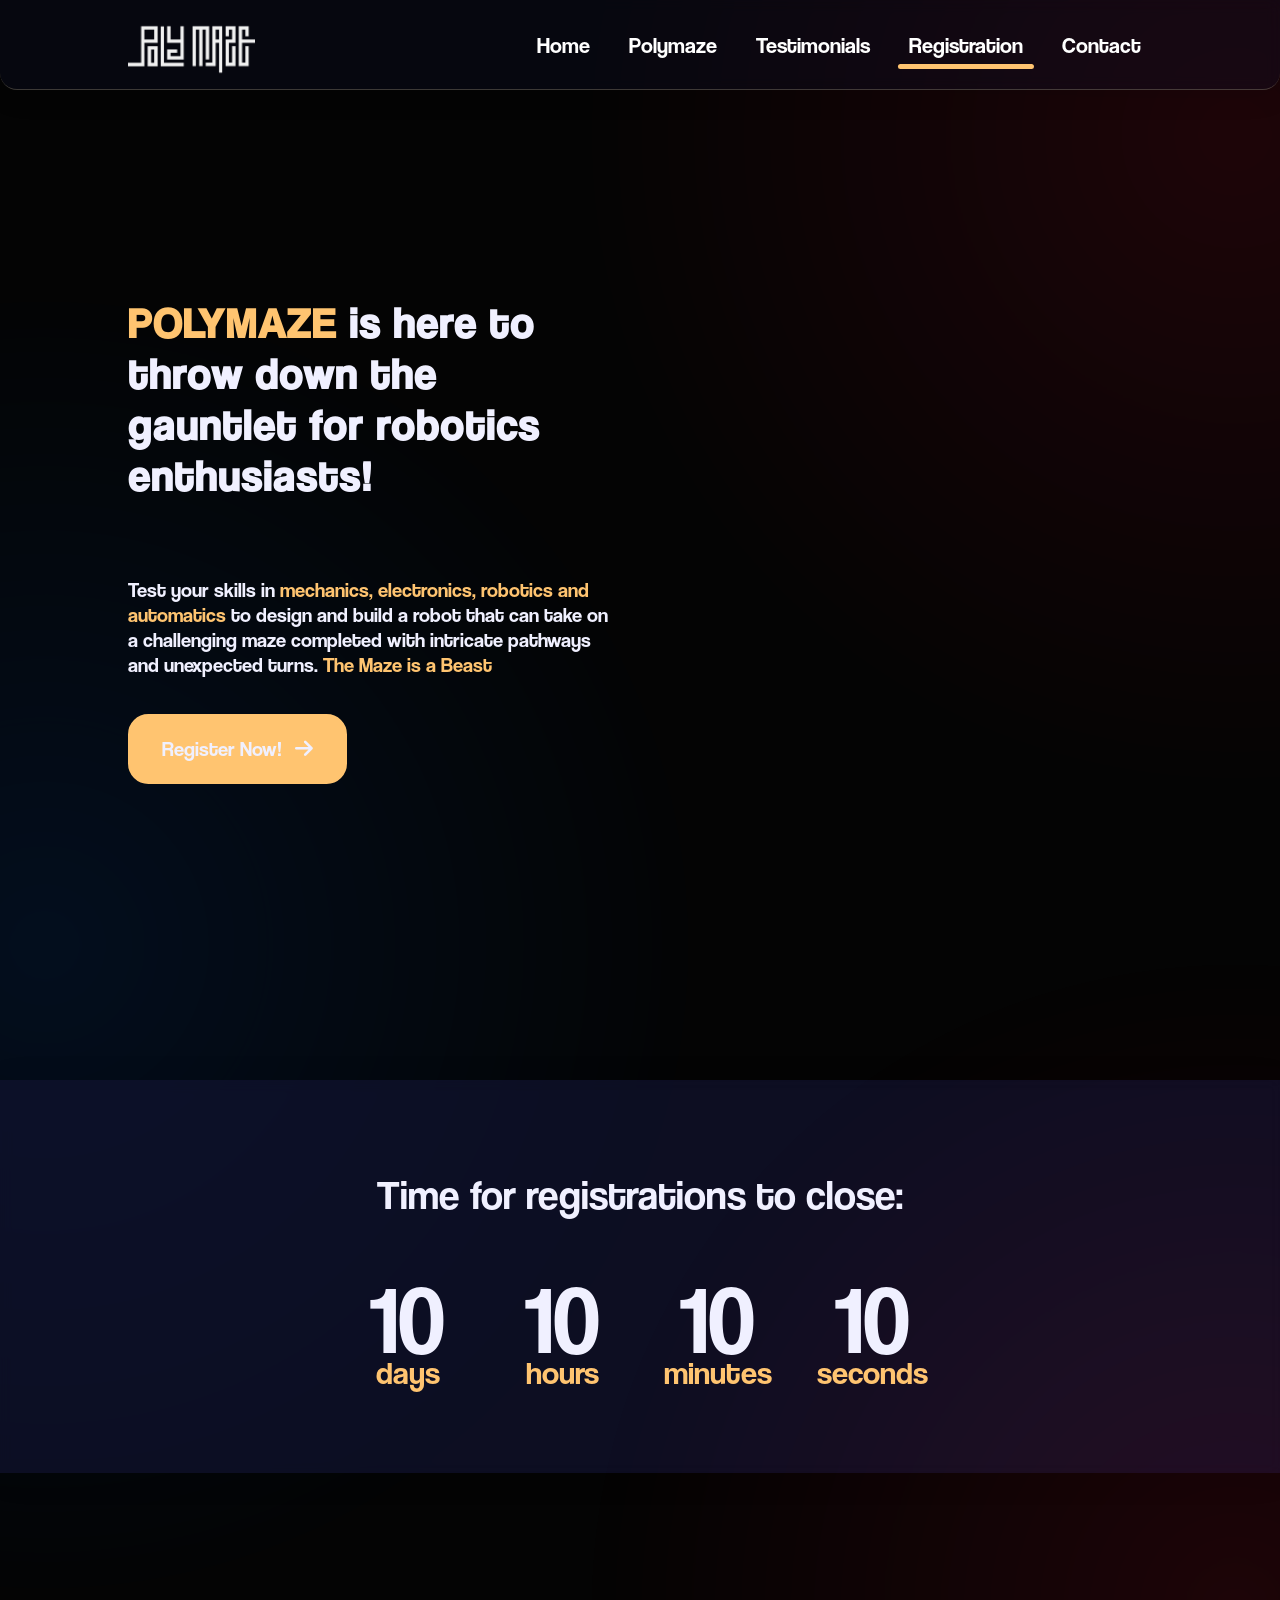
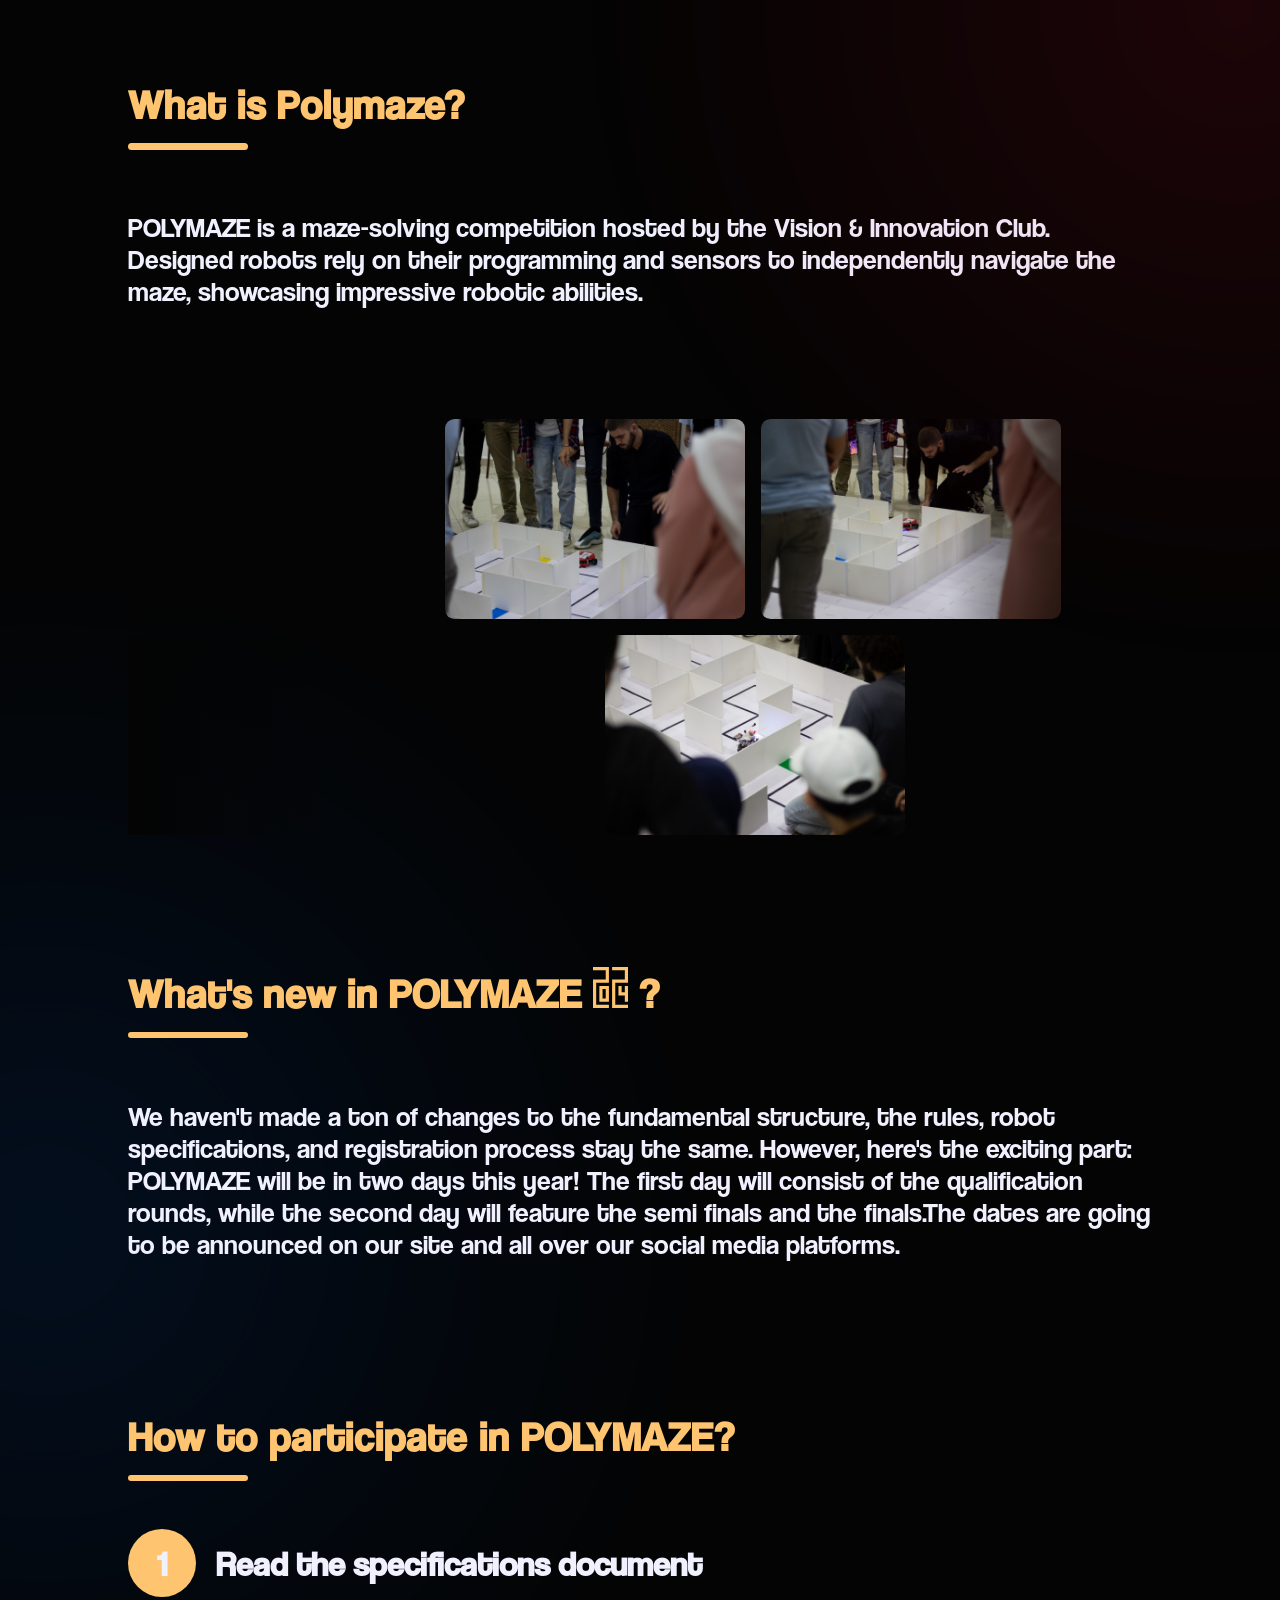
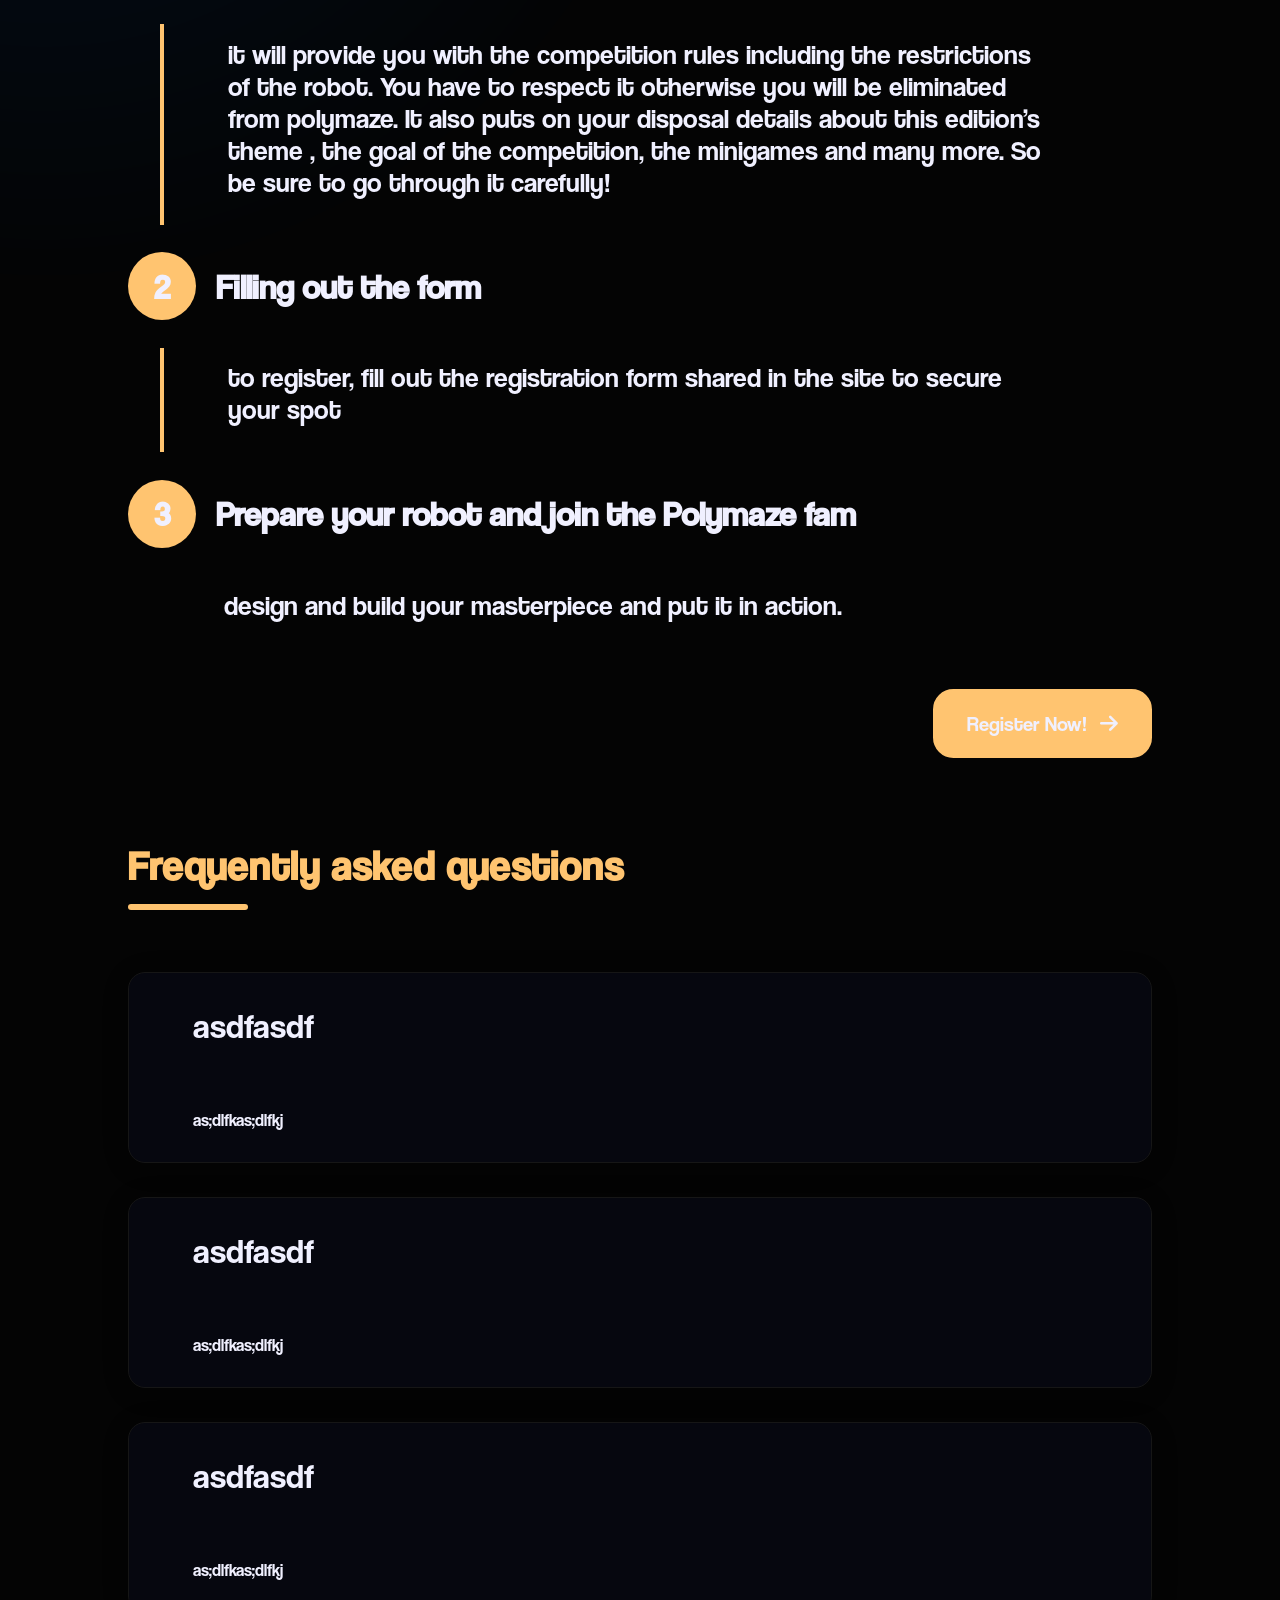
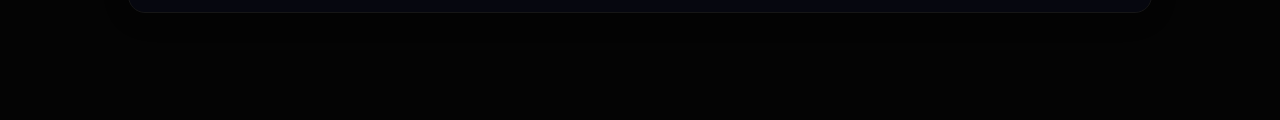
==== index.html @ 43135814 "first commit" ====
<!DOCTYPE html>
<html lang="en">
<head>
   <meta charset="UTF-8">
   <meta name="viewport" content="width=device-width, initial-scale=1.0">
   <title>POLYMAZE</title>
   <link rel="stylesheet" href="./style.css">
   <script src="./app.js" defer></script>
   <script type="module" src="https://unpkg.com/@splinetool/viewer/build/spline-viewer.js"></script>
<link rel="stylesheet" href="./headerStyle.css">
   <style>
      spline-viewer{
         height: 100vh;
      }
      #container{
         background: #000;
      }
      #logo{
         display: none !important;
      }
   </style>
<link rel="stylesheet" href="https://cdnjs.cloudflare.com/ajax/libs/font-awesome/6.5.2/css/all.min.css" integrity="sha512-SnH5WK+bZxgPHs44uWIX+LLJAJ9/2PkPKZ5QiAj6Ta86w+fsb2TkcmfRyVX3pBnMFcV7oQPJkl9QevSCWr3W6A==" crossorigin="anonymous" referrerpolicy="no-referrer" />

</head>
<body>

   <header class="hideOnMobile">
      <a href="./"><img src="../assets/logo h-02.png" alt="POLYMAZE" /></a>
      <nav>
        <a href="../#home" class="navLink">Home</a>
        <a href="../#polymaze" class="navLink">Polymaze</a>
        <a href="../#testimonials" class="navLink">Testimonials</a>
        <a href="../#register" class="navLink active">Registration</a>
        <a href="../#contact" class="navLink">Contact</a>
      </nav>
    </header>

      <header class="showOnMobile">

      <div class="fixedWrapper">
        <a href="./"><img src="../assets/logo h-02.png" alt="POLYMAZE" /></a>
        <button type="button" class="navToggleWrapper" onclick="navToggle()">
          
        </button>
      </div>
      <nav>
        <a href="../#home" class="navLink">Home</a>
        <a href="../#polymaze" class="navLink">Polymaze</a>
        <a href="../#testimonials" class="navLink">Testimonials</a>
        <a href="../#register" class="navLink active">Registration</a>
        <a href="../#contact" class="navLink">Contact</a>
      </nav>
    </header>

   <section id="home" class="hasLights">
      <div class="left">
         <h1><span>POLYMAZE</span> is here to throw down the gauntlet for robotics enthusiasts!</h1>
         <p>Test your skills in <span>mechanics, electronics, robotics and automatics</span> to design and build a robot that can take on a challenging maze completed with intricate pathways and unexpected turns. <span>The Maze is a Beast</span></p>
         <a href="#register" class="registerBtn"><span>Register Now!</span><i class="fa-solid fa-arrow-right"></i></a>

      </div>
      <div class="right">
         <spline-viewer url="https://prod.spline.design/29-snElDnoywHTbn/scene.splinecode" events-target="local"></spline-viewer>

      </div>

   </section>
   <section id="countdown">
      <div class="overlay"></div>
      <h2>Time for registrations to close:</h2>
      <div class="container">
         <div class="days">
            <p>10</p>
         </div>
         <div class="hours">
            <p>10</p>
         </div>
         <div class="minutes">
            <p>10</p>
         </div>
         <div class="seconds">
            <p>10</p>
         </div>
      </div>
   </section>
   


   <section id="polymaze" class="hasLights">
      <h2 class="sectionTitle">What is Polymaze?</h2>

      <p class="textanim">POLYMAZE is a maze-solving competition hosted by the Vision & Innovation Club. Designed robots rely on their programming and sensors to independently navigate the maze, showcasing impressive robotic abilities.</p>


      <div class="slider slider1">
         <div class="overlay"></div>
         <div class="container">
            <img src="./assets/images/sliders/1.jpg" alt="">
            <img src="./assets/images/sliders/2.jpg" alt="">
            <img src="./assets/images/sliders/3.jpg" alt="">
            <!-- <img src="./assets/images/sliders/4.jpg" alt=""> -->
            <img src="./assets/images/sliders/5.jpg" alt="">
            <img src="./assets/images/sliders/6.jpg" alt="">
            <img src="./assets/images/sliders/7.jpg" alt="">
            <img src="./assets/images/sliders/8.jpg" alt="">
         </div>
      </div>
      <div class="slider slider2">
         <div class="overlay"></div>
         <div class="container">
            <!-- <img src="./assets/images/sliders/9jpg" alt=""> -->
            <img src="./assets/images/sliders/10.jpg" alt="">
            <img src="./assets/images/sliders/11.jpg" alt="">
            <!-- <img src="./assets/images/sliders/4.jpg" alt=""> -->
            <img src="./assets/images/sliders/12.jpg" alt="">
            <img src="./assets/images/sliders/13.jpg" alt="">
            <img src="./assets/images/sliders/14.jpg" alt="">
            <img src="./assets/images/sliders/15.jpg" alt="">
            <img src="./assets/images/sliders/16.jpg" alt="">
         </div>
      </div>

      <h2 class="sectionTitle">What&apos;s new in POLYMAZE <span><img src="./assets/24.svg" alt=""></span> ?</h2>

      <p class="textanim">We haven't made a ton of changes to the fundamental structure, the rules, robot specifications, and registration process stay the same. However, here's the exciting part: POLYMAZE will be in two days this year! The first day will consist of the qualification rounds, while the second day will feature the semi finals and the finals.The dates are going to be announced on our site and all over our social media platforms.</p>


   </section>

   <section id="register">
      <h2 class="sectionTitle">How to participate in POLYMAZE?</h2>

      <div class="container">
         <h3 data-num="1">Read the specifications document</h3>
         <p>it will provide you with the competition rules including the restrictions of the robot.
            You have to respect it otherwise you will be eliminated from polymaze. It also puts on your disposal details about this edition’s theme , the goal of the competition, the minigames and many more. So be sure to go through it carefully!
            </p>
            <h3 data-num="2">Filling out the form</h3>
            <p> to register, fill out the registration form shared in the site to secure your spot</p>
            <h3 data-num="3">Prepare your robot and join the Polymaze fam</h3>
            <p>design and build your masterpiece and put it in action.</p>

      </div>
      <a href="./register" class="registerBtn"><span>Register Now!</span><i class="fa-solid fa-arrow-right"></i></a>

   </section>

   <section id="faq">
      <h2 class="sectionTitle">Frequently asked questions</h2>

      <div class="container">
         <div class="el">
            <div class="question">
               asdfasdf
            </div>
            <div class="answer">
               as;dlfkas;dlfkj
            </div>
         </div>
         <div class="el">
            <div class="question">
               asdfasdf
            </div>
            <div class="answer">
               as;dlfkas;dlfkj
            </div>
         </div>
         <div class="el">
            <div class="question">
               asdfasdf
            </div>
            <div class="answer">
               as;dlfkas;dlfkj
            </div>
         </div>
      </div>
   </section>
</body>
</html>
---- style.css ----
@font-face {
   font-family: 'Coolvetica';
   font-style: normal;
   font-weight: normal;
   src: local('Coolvetica'), url('./assets/font/coolvetica/coolvetica\ rg.otf') format('opentype');
 }



:root{

   /* colors */

   --dark1: #040404;
   --dark2: #121432;
   --red: #FF1432;
   --blue: #0068FF;
   --light1: #F0F0FF;
   --accent-color: #FFC470;

}



*{
   font-family: 'Coolvetica', sans-serif;
   padding: 0;
   margin: 0;
   box-sizing: border-box;
   
}

::selection{
   background: var(--accent-color);
   color: var(--light1);
}
body{
   background: var(--dark1);
   color: var(--light1);
   overflow-x: hidden;
   font-size: 17px;
}
h1{
   letter-spacing: 2px;
   font-size: 2em;
}
p{
   font-size: 1.2em;
}
a,button{
   all: unset;
   cursor: pointer;
   display: inline-block;
}
span{
   color: var(--accent-color);
}


section{
   padding: 1em clamp(2em, 10vw, 15em);
   margin: 10vh 0;
}

.logoContainer{
   height: 300vh;
}

.logoContainer img{
   position: fixed;
   top: 0;
}

.registerBtn{
   background: var(--accent-color);
   border-radius: 1em;
   border: var(--accent-color) 2px solid;
   transition: 0.3s;
   padding: 1em 2rem;
   font-size: 1.2em;

}

.registerBtn span{
   color: var(--light1);
   margin-right: 0.8rem;
   transition: 0.3s;
}
.registerBtn:hover{
   color: var(--accent-color);
   background: none;
   padding: 1em 1.3rem 1em 2rem;

}

.registerBtn:hover span{
   margin-right: 1.5rem;
   color: var(--accent-color);
}

@keyframes text-reveal {
   to{
      background-size: 100% 100%;
   }
}


h2.sectionTitle{
   font-size: 2.4em;
   margin: .5rem 0 1.5em;
   color: var(--accent-color);
   position: relative;
   padding: 0.5em 0;
   letter-spacing: 1px;
}

h2.sectionTitle::after{
   content: '';
   background-color: var(--accent-color);
   position: absolute;
   height: 0.15em;
   width: 120px;
   border-radius: 100vmax;
   left: 0;
   bottom: 0;

}

h2 img{
   height: 1em;
   fill: var(--accent-color);

}

/* home section styling */


#home{
   display: grid;
   grid-template-columns: repeat(2,1fr);
   align-items: center;
   gap: 3em;
   height: 100vh;
   position: relative;
}

section.hasLights{
   position: relative;
}

section.hasLights::after, section.hasLights::before{
   content: '';
   position: absolute;
   width: 150vh;
   height: 150vh;
   opacity: 0.1;
   z-index: -5;
   filter: blur(10px);
}

section.hasLights::after{
   background: radial-gradient(var(--blue), #00000000 70%);
   
   bottom: -70vh;
   left: -70vh;
}

section.hasLights::before{
   background: radial-gradient(var(--red), #00000000 70%);
   top: -70vh;
   right: -70vh;
   z-index: 5;

}

#home h1{
   font-size: 2.5em;
   margin-bottom: 1.8em;
}

#home p{
   /* font-size: 1.5em; */
   margin-bottom: 1.8em;
}

#countdown{
   padding: 10vh ;
   min-height: 40vh;
   background: url(./assets/images/winners.JPG);
   background-size: cover;
   background-position: 100% 30%;
   position: relative;
}

#countdown .overlay{
   position: absolute;
   width: 100%;
   height: 100%;
   /* background: var(--dark2); */
   /* opacity: 0.6; */
   left: 0;
   top: 0;
   background: #121432ac;
   box-shadow: 0 4px 30px rgba(0, 0, 0, 0.1);
   backdrop-filter: blur(6.9px);
   -webkit-backdrop-filter: blur(6.9px);
   z-index: 0;
}

#countdown h2{
   margin-bottom: 1em;

}

#countdown .container, #countdown h2{
   z-index: 20;
   position: relative;
   text-align: center;
   font-size: 2.4em;
   font-weight: 400;
}

#countdown .container{

   display: flex;
   gap: 5rem;
   font-size: 5rem;
   justify-content: center;
   margin-bottom: 0.5rem;
}

#countdown .container p{
   position: relative;
}

#countdown .container p:after{
   content: 'ad';
   color: var(--accent-color);
   font-size: 2rem;
   font-weight: 400;
   position: absolute;
   left: 50%;
   transform: translateX(-50%);
   bottom: -1rem;
}

#countdown .container .days p:after{
   content: 'days';
}

#countdown .container .hours p:after{
   content: 'hours';
}

#countdown .container .minutes p:after{
   content: 'minutes';
}

#countdown .container .seconds p:after{
   content: 'seconds';
}



/* POLYMAZE section styling */


#polymaze p{
   display: inline;
   font-size: 1.6em;
}


#polymaze .sectionTitle{
   margin-top: 5rem;
}

#polymaze .slider{
   position: relative;
   /* transform: rotate(-7deg); */
}
#polymaze .slider1{
   margin-top: 7rem;

}

#polymaze .slider2{
   margin-bottom: 7rem;
}

#polymaze .slider .container::-webkit-scrollbar {
   height: 0;
 }
 

#polymaze .slider .container{
   display: flex;
   gap: 1rem;
   margin: 1rem;
   overflow-x: scroll;
}



#polymaze .slider img{
   width: 300px;
   border-radius: 0.6rem;
}

#polymaze .overlay{
   
   width: 100%;
   height: 100%;
   left: 0;
   background: linear-gradient(to right, var(--dark1)  0%, #00000000 20% , #00000000 80% , var(--dark1) 100%);
   /* background: linear-gradient(to right,red 70%, blue); */
   position: absolute;
}

/* register styling */

#register p{
   font-size: 1.6em;
   padding: 0.5em 4rem 1em;
   margin:  1.5em 2rem ;
}

#register p:not(:last-child){
   border-left: var(--accent-color) 4px solid;
}


#register h3{
   font-size: 2em;
   padding: 0 5.5rem;
   position: relative;
}

#register h3::after{
   position: absolute;
   content: attr(data-num);
   color: var(--light1);
   background: var(--accent-color);
   border-radius: 100vmax;
   width: 2em;
   height: 2em;
   display: grid;
   place-items: center;
   top: 50%;
   left: 0;
   transform: translateY(-50%);
}

#register .registerBtn{
   float: right;
}



/* faq styling */

#faq .container{
   display: flex;
   flex-direction: column;
   gap: 2em;
   justify-content: center;
}
#faq .el{
   max-width: 70em;
   background: #12143245;
   width: 100%;
   box-shadow: 0 4px 30px rgba(0, 0, 0, 0.1);
   backdrop-filter: blur(6.9px);
   -webkit-backdrop-filter: blur(6.9px);
   margin: auto;
   border: 1px solid #161616;
   border-radius: 1em;
}


#faq .el .question , #faq .el .answer{

   padding: 2rem 2.5rem 2rem 4rem;
}

#faq .el .question{
   font-size: 2em;
}
---- headerStyle.css ----
header{
   width: 100%;
   position: fixed;
   top: 0;
   left: 0;
   display: flex;
   justify-content: space-between;
   align-items: center;
   background: #12143245;
   border-radius:  0  0 1em 1em;
   box-shadow: 0 4px 30px rgba(0, 0, 0, 0.1);
   backdrop-filter: blur(6.9px);
   -webkit-backdrop-filter: blur(6.9px);
   border-bottom: 1px solid rgba(143, 132, 112, 0.4);
   padding: 1em clamp(2em, 10vw, 15em);
   height: 10vh;
   z-index: 10;
   /* display: none; */
}
header a{
   all: unset;
   cursor: pointer;
   height: 100%;
}
header a img{
   margin-top: 5px;
   max-height: 100%;
}

header nav{
   display: flex;
   gap: 1em;
}

header nav a {
   padding: 1em 0.5em;
   position: relative;
   font-size: 1.3em;
   color: white;
}

header nav a:after{
   content:'';
   position: absolute;
   width: 0;
   height: 5px;
   border-radius: 100vmax;
   transform: translateX(-50%);
   transition: 0.4s ease;
   background: var(--accent-color);
   bottom: 0.5em;
   left: 50%;
}



header nav a:hover::after, header nav a.active::after{
   width: 100%;
}

header.showOnMobile{
   display: none;
}
header.hideOnMobile{
      display: flex;
}

header button{
   all: unset;
   cursor: pointer;
   color: white;
}
header button *{
   color: white;
   stroke: white !important;
}
.fixedWrapper{
   height: 10vh;
   display: flex;
   justify-content: space-between;
   width: 100%;
   padding: 1em clamp(2em, 10vw, 15em);
}
@media screen and (max-width:768px) {
   header.showOnMobile {

      display: flex;
      height: 10vh;
      flex-direction: column;
      transition: 0.5s ease-in-out;
      padding: none;
      /* position: ; */
      overflow: hidden;
      padding: 0;
   }
   header.showOnMobile.active{
      height: 100vh;

   }
   header.hideOnMobile {
      display: none;
   }
   .showOnMobile nav{
      flex-direction: column;
      justify-content: center;
      align-items: center;
      position: absolute;
      top: 20vh;
   }
}
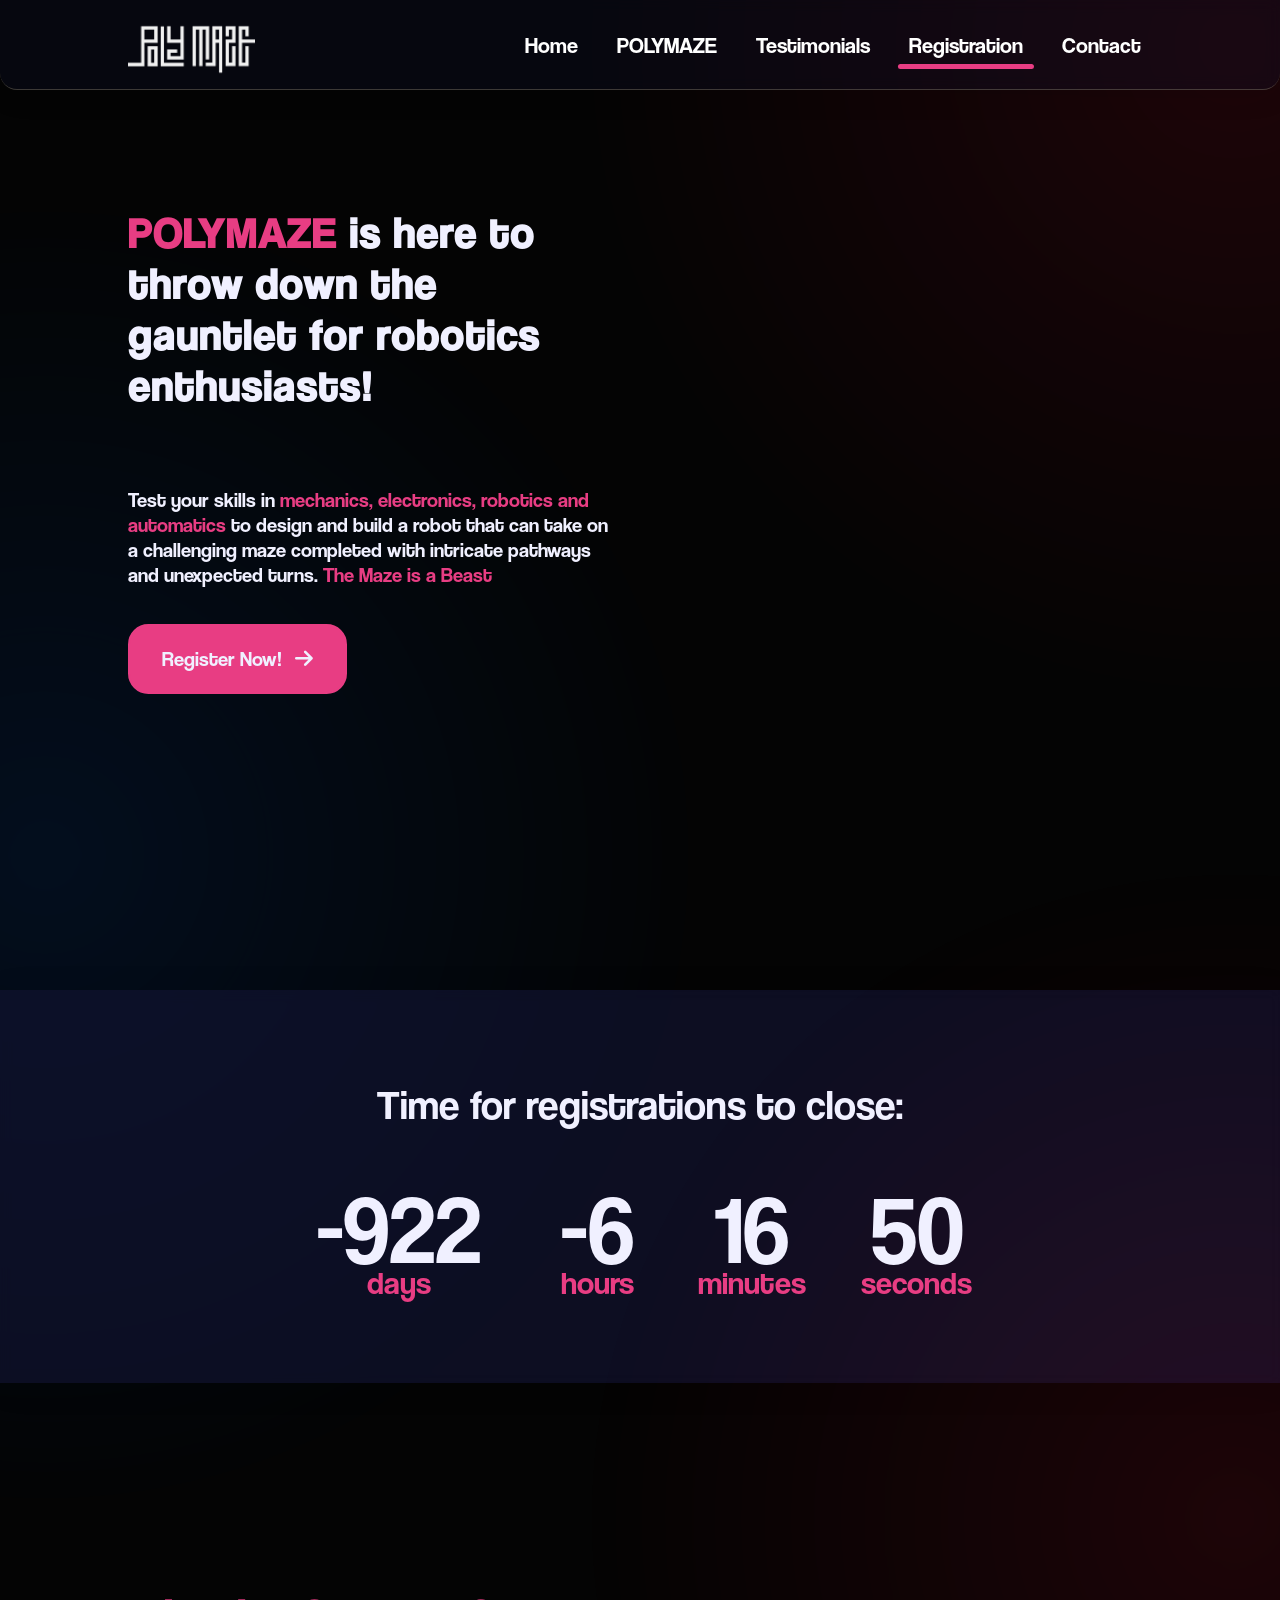
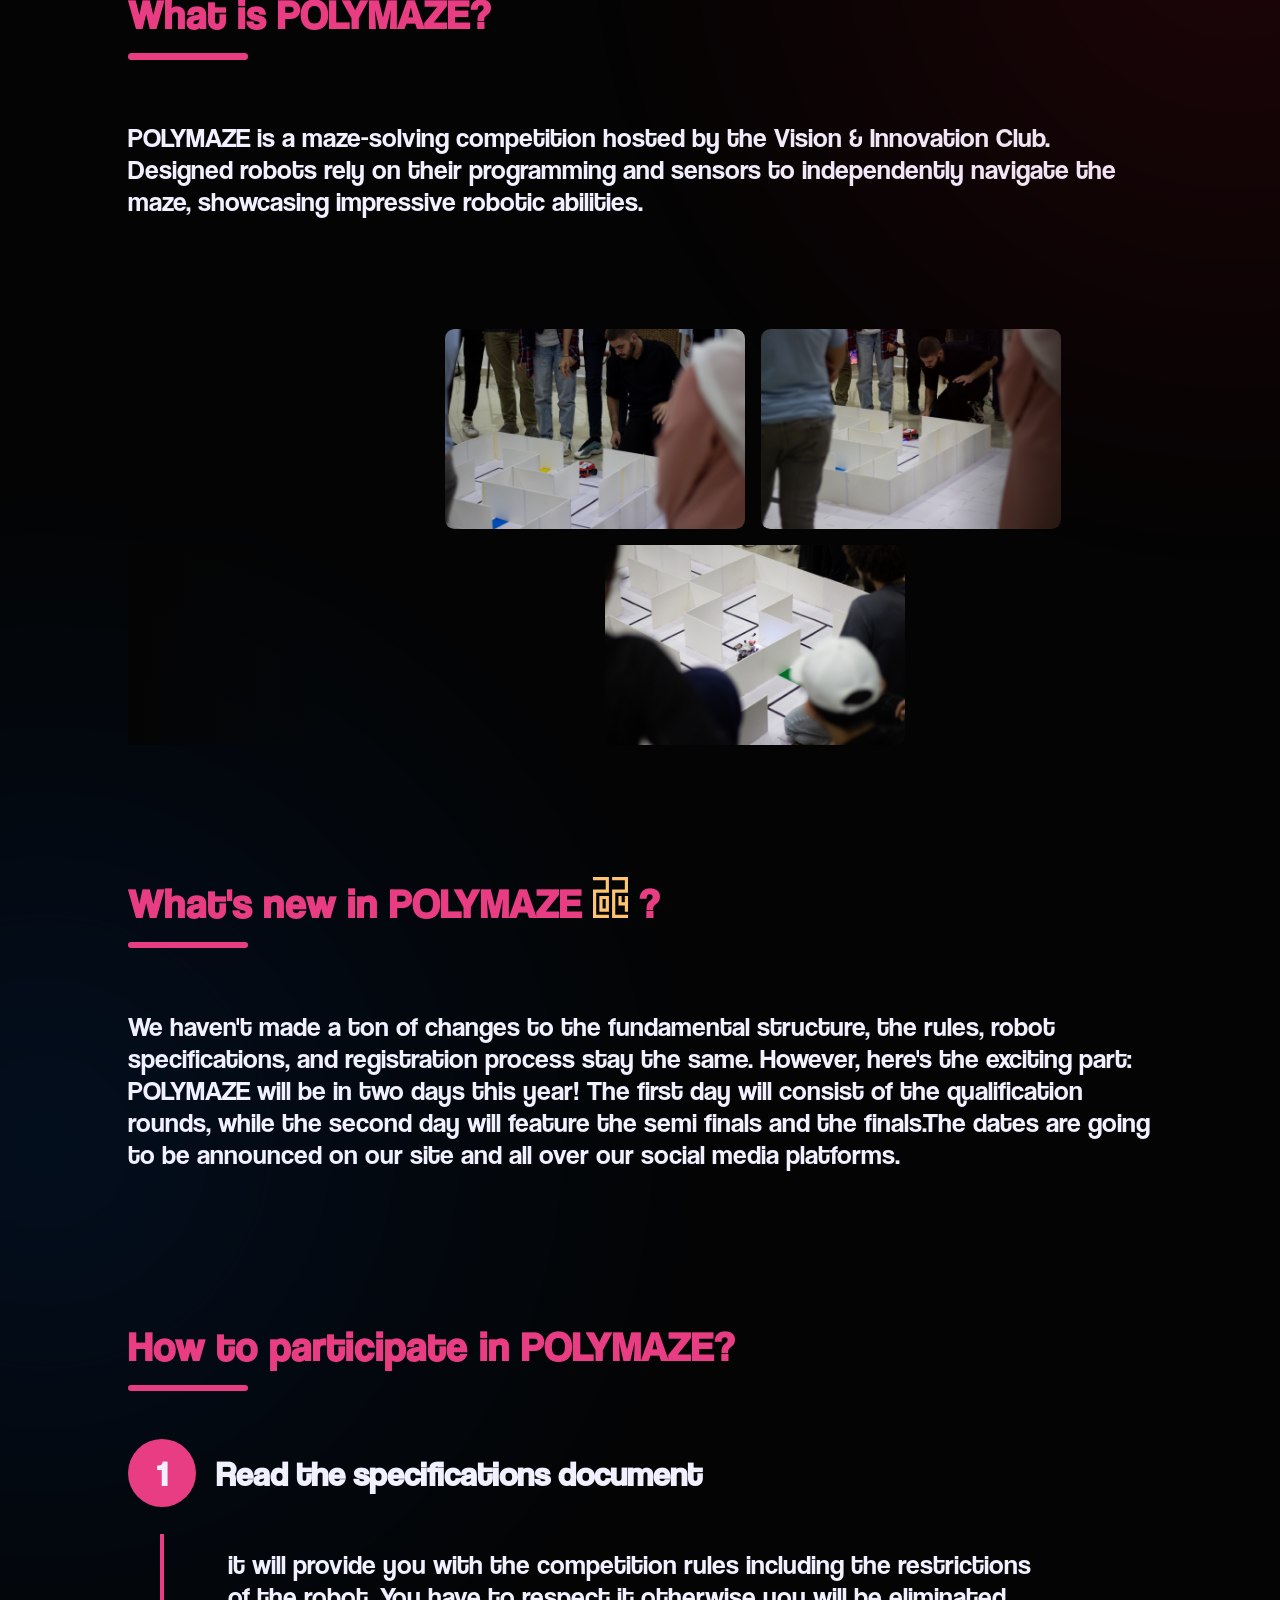
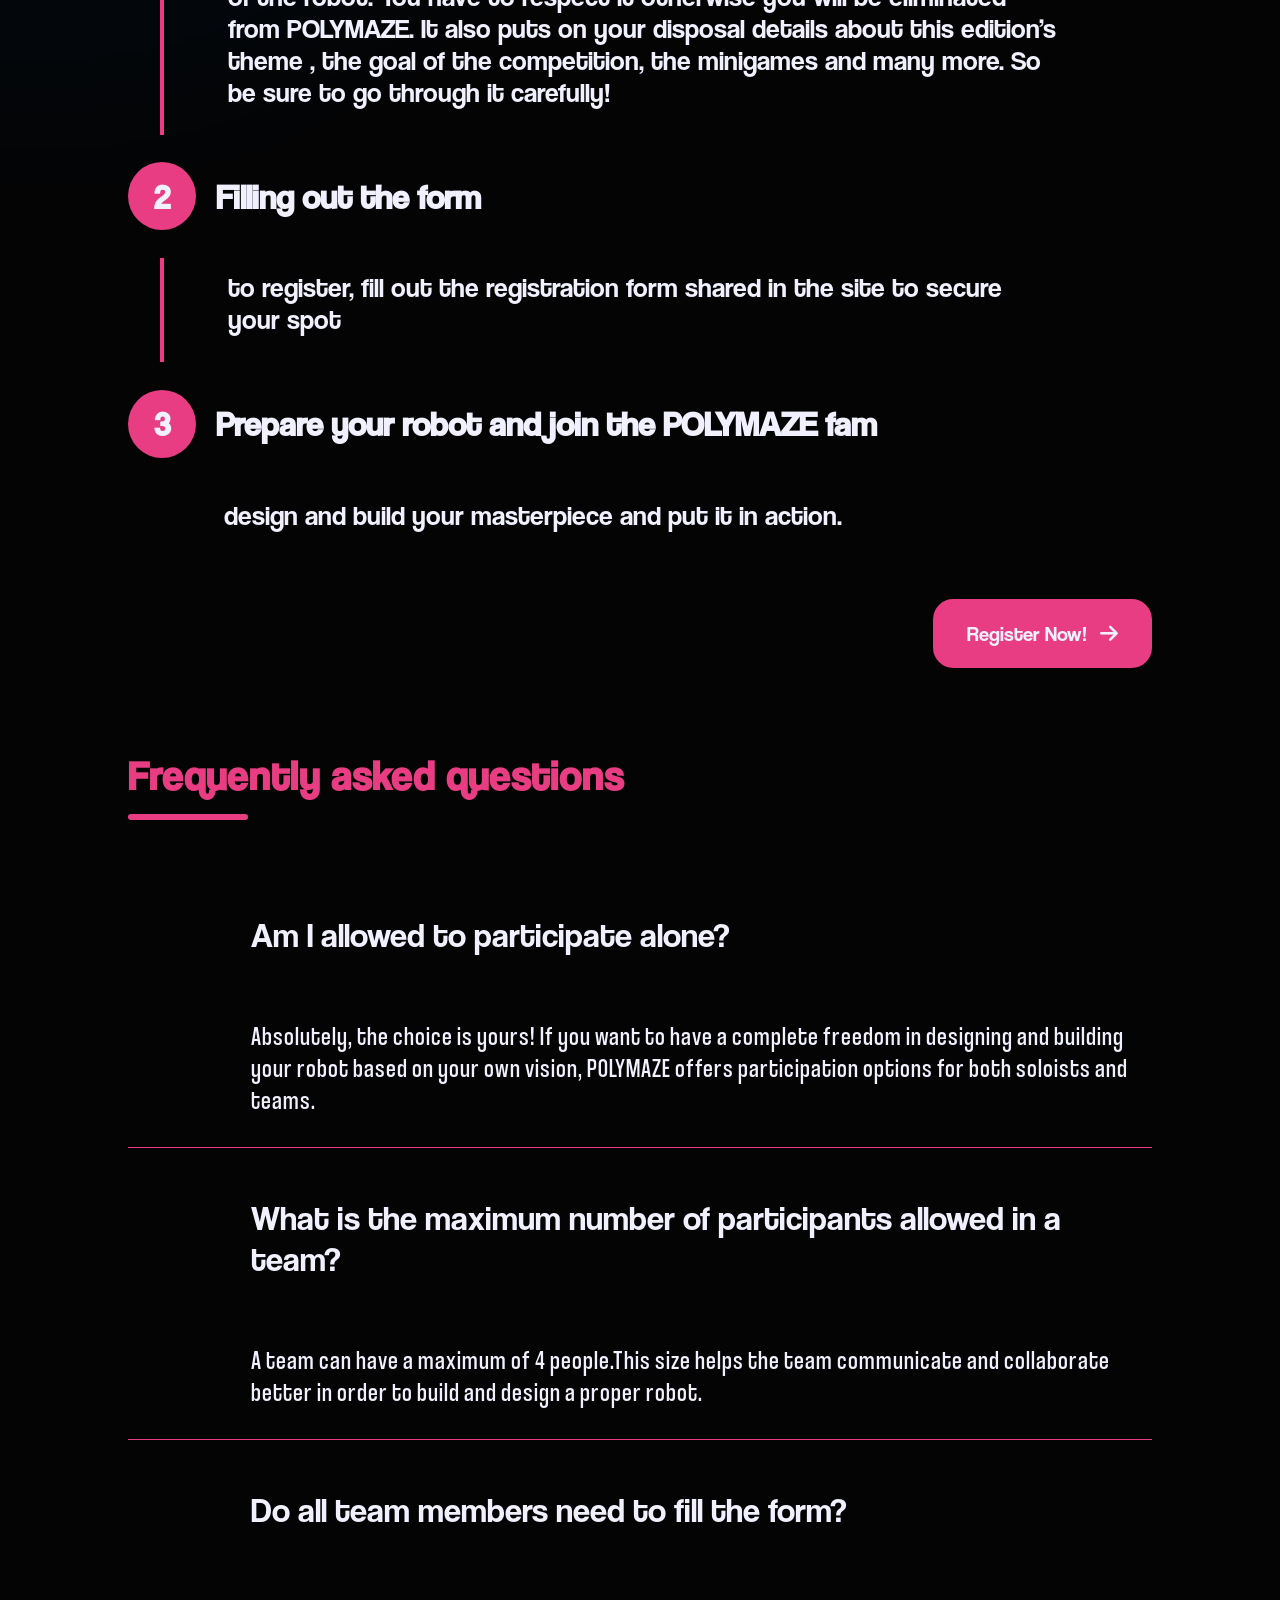
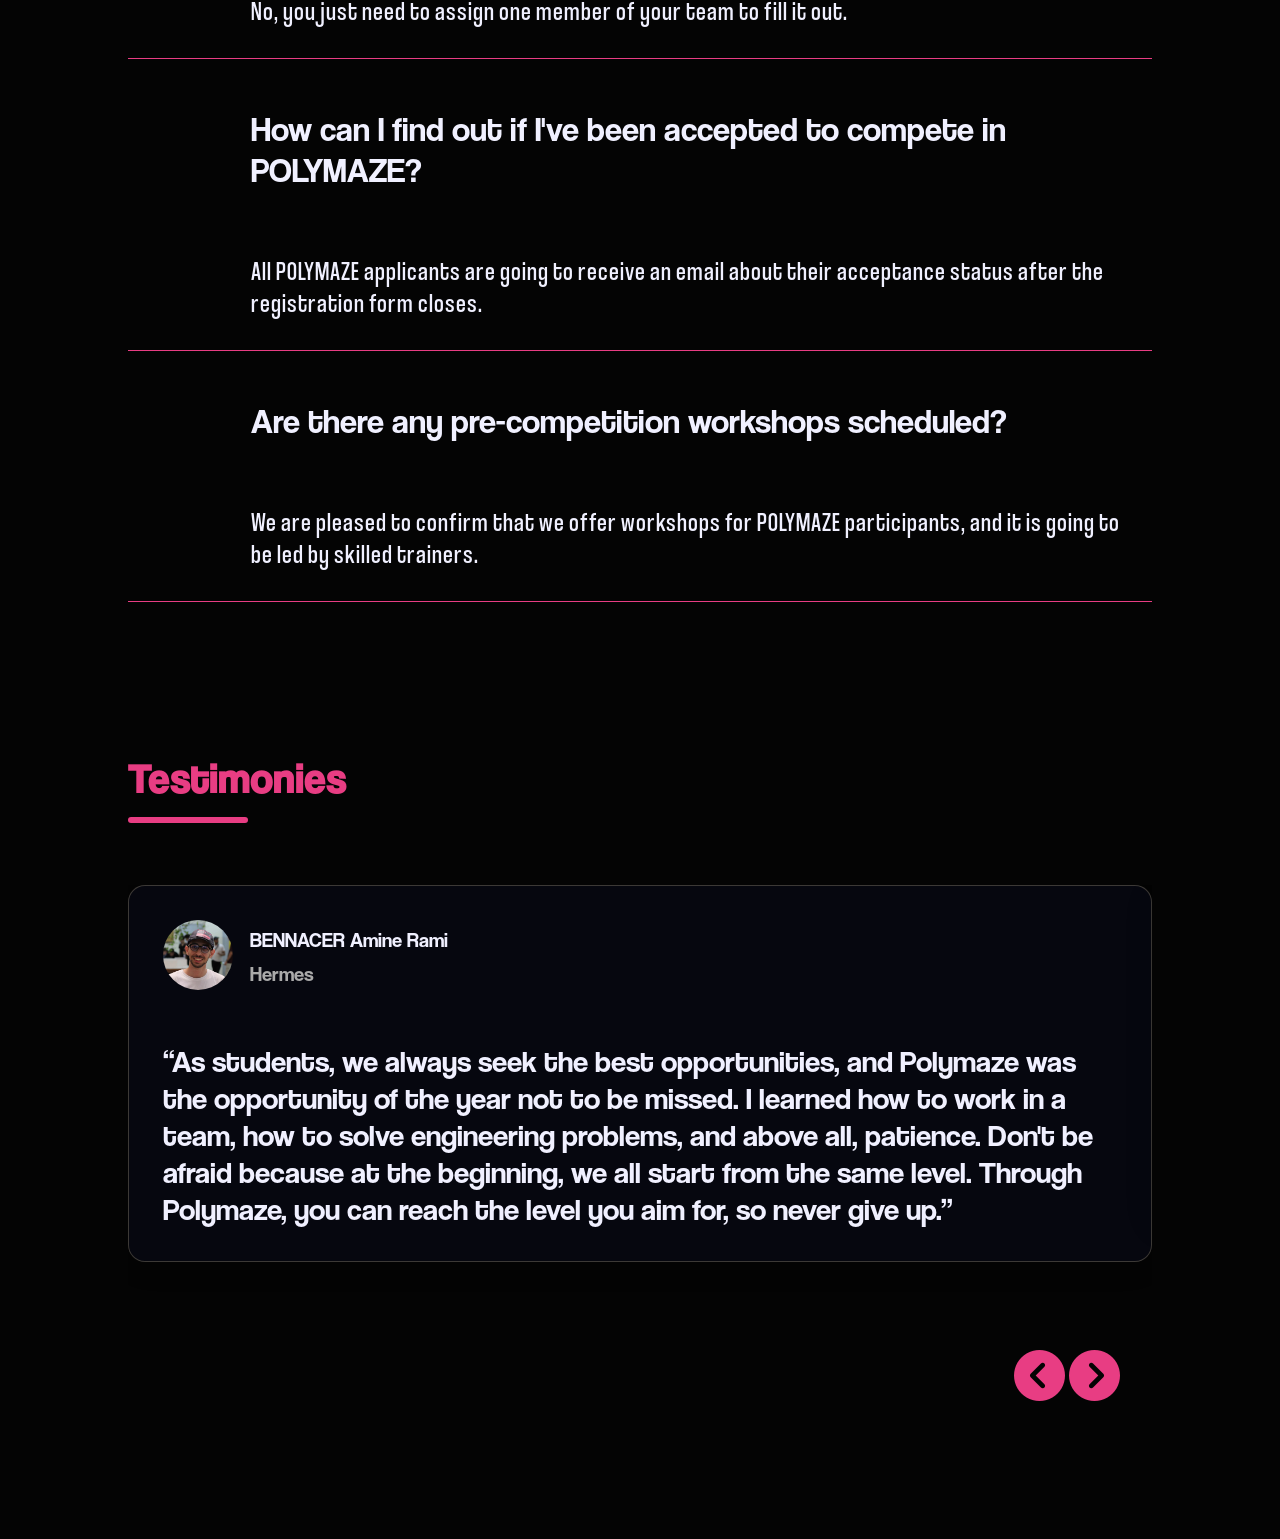
==== commit 66df7a0e: "v2" ====
--- a/index.html
+++ b/index.html
@@ -4,7 +4,9 @@
    <meta charset="UTF-8">
    <meta name="viewport" content="width=device-width, initial-scale=1.0">
    <title>POLYMAZE</title>
-   <link rel="stylesheet" href="./style.css">
+   <script src="./header.js" defer></script>
+   <script src="https://cdn.jsdelivr.net/npm/swiper@11/swiper-bundle.min.js" defer></script>
+   
    <script src="./app.js" defer></script>
    <script type="module" src="https://unpkg.com/@splinetool/viewer/build/spline-viewer.js"></script>
 <link rel="stylesheet" href="./headerStyle.css">
@@ -18,17 +20,41 @@
       #logo{
          display: none !important;
       }
-   </style>
-<link rel="stylesheet" href="https://cdnjs.cloudflare.com/ajax/libs/font-awesome/6.5.2/css/all.min.css" integrity="sha512-SnH5WK+bZxgPHs44uWIX+LLJAJ9/2PkPKZ5QiAj6Ta86w+fsb2TkcmfRyVX3pBnMFcV7oQPJkl9QevSCWr3W6A==" crossorigin="anonymous" referrerpolicy="no-referrer" />
-
-</head>
+      </style>
+      
+      <link rel="stylesheet" href="https://cdn.jsdelivr.net/npm/swiper@11/swiper-bundle.min.css" />
+      <link rel="stylesheet" href="https://cdnjs.cloudflare.com/ajax/libs/font-awesome/6.5.2/css/all.min.css" integrity="sha512-SnH5WK+bZxgPHs44uWIX+LLJAJ9/2PkPKZ5QiAj6Ta86w+fsb2TkcmfRyVX3pBnMFcV7oQPJkl9QevSCWr3W6A==" crossorigin="anonymous" referrerpolicy="no-referrer" />
+      <script src="https://cdnjs.cloudflare.com/ajax/libs/lottie-web/5.10.1/lottie.min.js" integrity="sha512-H6aKTjvYAazW0iNuGj1f2dZvSWlt1HGZGEDsXRPETo2IB4H6v36Vl2qiZNlCRxOp0kT7iBf+7USNPavNscZGAw==" crossorigin="anonymous" referrerpolicy="no-referrer"></script>
+      <link rel="stylesheet" href="./style.css">
+   </head>
+
+
+
+<style>
+   
+   
+
+   .swiper {
+     width: 100%;
+     height: 100%;
+   }
+
+   .swiper-slide {
+     /* text-align: center; */
+     /* font-size: 18px; */
+     /* background: #fff; */
+     
+   }
+
+   
+ </style>
 <body>
 
    <header class="hideOnMobile">
       <a href="./"><img src="../assets/logo h-02.png" alt="POLYMAZE" /></a>
       <nav>
         <a href="../#home" class="navLink">Home</a>
-        <a href="../#polymaze" class="navLink">Polymaze</a>
+        <a href="../#polymaze" class="navLink">POLYMAZE</a>
         <a href="../#testimonials" class="navLink">Testimonials</a>
         <a href="../#register" class="navLink active">Registration</a>
         <a href="../#contact" class="navLink">Contact</a>
@@ -45,7 +71,7 @@
       </div>
       <nav>
         <a href="../#home" class="navLink">Home</a>
-        <a href="../#polymaze" class="navLink">Polymaze</a>
+        <a href="../#polymaze" class="navLink">POLYMAZE</a>
         <a href="../#testimonials" class="navLink">Testimonials</a>
         <a href="../#register" class="navLink active">Registration</a>
         <a href="../#contact" class="navLink">Contact</a>
@@ -87,7 +113,7 @@
 
 
    <section id="polymaze" class="hasLights">
-      <h2 class="sectionTitle">What is Polymaze?</h2>
+      <h2 class="sectionTitle">What is POLYMAZE?</h2>
 
       <p class="textanim">POLYMAZE is a maze-solving competition hosted by the Vision & Innovation Club. Designed robots rely on their programming and sensors to independently navigate the maze, showcasing impressive robotic abilities.</p>
 
@@ -133,11 +159,11 @@
       <div class="container">
          <h3 data-num="1">Read the specifications document</h3>
          <p>it will provide you with the competition rules including the restrictions of the robot.
-            You have to respect it otherwise you will be eliminated from polymaze. It also puts on your disposal details about this edition’s theme , the goal of the competition, the minigames and many more. So be sure to go through it carefully!
+            You have to respect it otherwise you will be eliminated from POLYMAZE. It also puts on your disposal details about this edition’s theme , the goal of the competition, the minigames and many more. So be sure to go through it carefully!
             </p>
             <h3 data-num="2">Filling out the form</h3>
             <p> to register, fill out the registration form shared in the site to secure your spot</p>
-            <h3 data-num="3">Prepare your robot and join the Polymaze fam</h3>
+            <h3 data-num="3">Prepare your robot and join the POLYMAZE fam</h3>
             <p>design and build your masterpiece and put it in action.</p>
 
       </div>
@@ -149,31 +175,169 @@
       <h2 class="sectionTitle">Frequently asked questions</h2>
 
       <div class="container">
-         <div class="el">
-            <div class="question">
-               asdfasdf
-            </div>
-            <div class="answer">
-               as;dlfkas;dlfkj
-            </div>
-         </div>
-         <div class="el">
-            <div class="question">
-               asdfasdf
-            </div>
-            <div class="answer">
-               as;dlfkas;dlfkj
-            </div>
-         </div>
-         <div class="el">
-            <div class="question">
-               asdfasdf
-            </div>
-            <div class="answer">
-               as;dlfkas;dlfkj
-            </div>
-         </div>
-      </div>
-   </section>
+         
+
+         <div class="el">
+            <div class="plusSign" onclick="showFaq(this.parentElement)"></div>
+            <div class="content">
+               <div class="question" onclick="showFaq(this.parentElement.parentElement)">
+                  Am I allowed to participate alone?
+
+               </div>
+               <div class="answer">
+                  Absolutely, the choice is yours!
+If you want to have a complete freedom in designing and building your robot based on your own vision, POLYMAZE offers participation options for both soloists and teams.
+
+               </div>
+            </div>
+         </div>
+
+         <div class="el">
+            <div class="plusSign" onclick="showFaq(this.parentElement)"></div>
+            <div class="content">
+               <div class="question" onclick="showFaq(this.parentElement.parentElement)">
+                  What is the maximum number of participants allowed in a team?
+               </div>
+               <div class="answer">
+                  A team can have a maximum of 4 people.This size helps the team communicate and collaborate better in order to build and design a proper robot.
+
+               </div>
+            </div>
+         </div>
+
+         <div class="el">
+            <div class="plusSign" onclick="showFaq(this.parentElement)"></div>
+            <div class="content">
+               <div class="question" onclick="showFaq(this.parentElement.parentElement)">
+                  Do all team members need to fill the form?
+
+               </div>
+               <div class="answer">
+                  No, you just need to assign one member of your team to fill it out.
+
+               </div>
+            </div>
+         </div>
+
+
+
+         <div class="el">
+            <div class="plusSign" onclick="showFaq(this.parentElement)"></div>
+            <div class="content">
+               <div class="question" onclick="showFaq(this.parentElement.parentElement)">
+                  How can I find out if I've been accepted to compete in POLYMAZE?
+
+
+               </div>
+               <div class="answer">
+                  All POLYMAZE applicants are going to receive an email about their acceptance status after the registration form closes.
+
+
+               </div>
+            </div>
+         </div>
+
+         
+         <div class="el">
+            <div class="plusSign" onclick="showFaq(this.parentElement)"></div>
+            <div class="content">
+               <div class="question" onclick="showFaq(this.parentElement.parentElement)">
+                  Are there any pre-competition workshops scheduled?
+
+               </div>
+               <div class="answer">
+                  We are pleased to confirm that we offer workshops for POLYMAZE participants, and it is going to be led by skilled trainers.
+
+
+               </div>
+            </div>
+         </div>
+
+
+      </div>
+   </section>
+
+   <section id="testimonies">
+      <h2 class="sectionTitle">Testimonies</h2>
+
+      <div class="swiper mySwiper">
+         
+         <div class="container swiper-wrapper">
+            <div class="card swiper-slide">
+               <div class="author">
+                  <div class="img"><img src="./assets/Testimonials/Amine.jpg" alt="Amin"></div>
+                  <div class="info">
+                     <p class="name">BENNACER Amine Rami</p>
+                     <p class="club">Hermes</p>
+                  </div>
+               </div>
+               <div class="core">
+                  <p>“As students, we always seek the best opportunities, and Polymaze was the opportunity of the year not to be missed. I learned how to work in a team, how to solve engineering problems, and above all, patience. Don't be afraid because at the beginning, we all start from the same level. Through Polymaze, you can reach the level you aim for, so never give up.”</p>
+               </div>
+            </div>
+
+            <div class="card swiper-slide">
+               <div class="author">
+                  <div class="img"><img src="./assets/Testimonials/Farid.jpg" alt="Farid"></div>
+                  <div class="info">
+                     <p class="name">LAOUDI Farid</p>
+                     <p class="club">Unimate 2.0</p>
+                  </div>
+               </div>
+               <div class="core">
+                  <p>“It was my first robotic competition , I gained a lot of friends with the same interest , I started a lot of projects after Polymaze so I can say I unlocked a new Hobby. The organizers were joyful challenges , and the D-day was well organized  “
+                  </p>
+               </div>
+            </div>
+
+            <div class="card swiper-slide">
+               <div class="author">
+                  <div class="img"><img src="./assets/Testimonials/Chichi.jpg" alt="Chichi"></div>
+                  <div class="info">
+                     <p class="name">KOUIDER CHICHI Ahmed</p>
+                     <p class="club">The noobs</p>
+                  </div>
+               </div>
+               <div class="core">
+                  <p>“I was in the midst of exams preparation and wanted to break away from the study atmosphere, so I participated in Polymaze 2022. I made it to the semi-finals, showcasing an example of a prepa student who has any prior knowledge about robotics.”</p>
+               </div>
+            </div>
+
+            <div class="card swiper-slide">
+               <div class="author">
+                  <div class="img"><img src="./assets/Testimonials/Hussein.jpg" alt="Hussein"></div>
+                  <div class="info">
+                     <p class="name">DERICHE Hussein</p>
+                     <p class="club">Vegapunk </p>
+                  </div>
+               </div>
+               <div class="core">
+                  <p>“I want to express my gratitude once again to the club for the incredible experience they provided me with. I learned valuable skills in working with new components and managing my time, specifically because it was during the exam season.”</p>
+               </div>
+            </div>
+
+            <div class="card swiper-slide">
+               <div class="author">
+                  <div class="img"><img src="./assets/Testimonials/Naïla.jpg" alt="Naïla"></div>
+                  <div class="info">
+                     <p class="name">SADAOUI Naïla</p>
+                     <p class="club">Vegapunk</p>
+                  </div>
+               </div>
+               <div class="core">
+                  <p>“My experience with polymaze is unique and unforgettable. "Vegapunk" was the name of my team. We decided to do our best and win since the day we applied. Technically speaking, learning by doing and enjoying the journey. Thank you Polymaze!.”</p>
+               </div>
+            </div>
+
+         </div>
+         <div class="navigations">
+            <div class="swiper-button-prev"><i class="fa-solid fa-circle-chevron-left"></i></div>
+            <div class="swiper-button-next"><i class="fa-solid fa-circle-chevron-right"></i></div>
+         </div>
+         <div class="swiper-pagination"></div>
+      </div>
+   </section>
+
+  
 </body>
 </html>
--- a/headerStyle.css
+++ b/headerStyle.css
@@ -8,11 +8,11 @@
    justify-content: space-between;
    align-items: center;
    background: #12143245;
-   border-radius:  0  0 1em 1em;
    box-shadow: 0 4px 30px rgba(0, 0, 0, 0.1);
    backdrop-filter: blur(6.9px);
    -webkit-backdrop-filter: blur(6.9px);
    border-bottom: 1px solid rgba(143, 132, 112, 0.4);
+   border-radius:  0  0 1em 1em;
    padding: 1em clamp(2em, 10vw, 15em);
    height: 10vh;
    z-index: 10;
--- a/style.css
+++ b/style.css
@@ -5,7 +5,28 @@
    src: local('Coolvetica'), url('./assets/font/coolvetica/coolvetica\ rg.otf') format('opentype');
  }
 
-
+ @font-face {
+   font-family: 'Coolvetica light';
+   font-style: normal;
+   font-weight: normal;
+   src: local('Coolvetica'), url('./assets/font/coolvetica/coolvetica\ condensed\ rg.otf') format('opentype');
+ }
+
+
+
+::-webkit-scrollbar{
+   width: 0.5em;
+}
+
+::-webkit-scrollbar-track{
+   background: none;
+
+}
+
+::-webkit-scrollbar-thumb{
+   background: var(--accent-color);
+   border-radius: 5px;
+}
 
 :root{
 
@@ -16,7 +37,8 @@
    --red: #FF1432;
    --blue: #0068FF;
    --light1: #F0F0FF;
-   --accent-color: #FFC470;
+   /* --accent-color: #FFC470; */
+   --accent-color: #e83d83;
 
 }
 
@@ -59,7 +81,7 @@
 
 section{
    padding: 1em clamp(2em, 10vw, 15em);
-   margin: 10vh 0;
+   margin: 0 0 10vh ;
 }
 
 .logoContainer{
@@ -362,27 +384,157 @@
 #faq .container{
    display: flex;
    flex-direction: column;
-   gap: 2em;
+   gap: 1em;
    justify-content: center;
 }
 #faq .el{
    max-width: 70em;
+   /* background: #12143245; */
+   width: 100%;
+   /* box-shadow: 0 4px 30px rgba(0, 0, 0, 0.1); */
+   /* backdrop-filter: blur(6.9px); */
+   /* -webkit-backdrop-filter: blur(6.9px); */
+   /* border: 1px solid #161616; */
+   margin: auto;
+   border-bottom: var(--accent-color) solid 1px;
+   display: flex;
+   overflow-y: hidden;
+   transition: 0.3s;
+   /* border-radius: 1em; */
+}
+
+/* #faq .el.active{
+   height: unset;
+} */
+
+#faq .el .question ,#faq .el .plusSign{
+   cursor: pointer;
+}
+#faq .el .question , #faq .el .answer,#faq .el .plusSign{
+
+   padding: 2rem 1.5rem ;
+}
+
+#faq .el .answer{
+   font-size: 1.6em;
+   font-weight: 300;
+   font-family: 'Coolvetica light', sans-serif;
+   letter-spacing: 1px;
+}
+
+#faq .el .question{
+   font-size: 2em;
+   padding: 2rem 1.5rem;
+   
+}
+
+#faq .el .content{
+   flex-grow: 1;
+
+}
+
+#faq .el .answer, #faq .el .plusSign{
+   flex-shrink: 0;
+}
+
+
+#faq .el .plusSign{
+   box-sizing: content-box;
+   width: 3em ;
+   height: 3em ;
+
+}
+
+#faq .el .plusSign * {
+   font-size: 2em;
+   color: white;
+   stroke: white !important;
+}
+
+
+
+/* testimonies styling */
+
+
+#testimonies .card{
    background: #12143245;
-   width: 100%;
    box-shadow: 0 4px 30px rgba(0, 0, 0, 0.1);
    backdrop-filter: blur(6.9px);
    -webkit-backdrop-filter: blur(6.9px);
-   margin: auto;
-   border: 1px solid #161616;
+   border: 1px solid rgba(143, 132, 112, 0.4);
+   padding: 2em;
    border-radius: 1em;
-}
-
-
-#faq .el .question , #faq .el .answer{
-
-   padding: 2rem 2.5rem 2rem 4rem;
-}
-
-#faq .el .question{
-   font-size: 2em;
+   flex-grow: 1;
+   flex-shrink: 0;
+   height: 100%;
+}
+
+#testimonies .card .author{
+   display: flex;
+   gap: 1em;
+   align-items: center;
+   margin-bottom: 3rem;
+
+}
+
+#testimonies .card .author img{
+   width: 70px;
+   border-radius: 100vmax;
+}
+
+#testimonies .card .author .info{
+   display: flex;
+   flex-direction: column;
+   gap: .5em;
+   justify-content: start;
+}
+
+#testimonies .card .author .info .club{
+   color: #aaa;
+}
+
+#testimonies .card .core{
+   font-size: 1.5em;
+   flex-grow: 1;
+}
+
+
+.swiper{
+   overflow: unset;
+   overflow-x: hidden ;
+   padding-bottom: 10em;
+}
+
+.swiper-button-next, .swiper-button-prev {
+
+   /* top: unset; */
+   /* bottom: 2em; */
+   font-size: 3em;
+   position: relative;
+   color: var(--accent-color);
+}
+
+.swiper-button-next::after, .swiper-button-prev::after{
+   display: none;
+}
+
+.swiper .navigations{
+      display: flex;
+      gap: 3rem;
+      position: absolute;
+      right: 2em;
+      bottom: 2em;
+  
+}
+
+.swiper-horizontal>.swiper-pagination-bullets, .swiper-pagination-bullets.swiper-pagination-horizontal, .swiper-pagination-custom, .swiper-pagination-fraction {
+   bottom: 2em;
+}
+
+.swiper-pagination-bullet {
+   background: var(--light1);
+}
+
+.swiper-pagination-bullet-active {
+   background: var(--accent-color);
 }
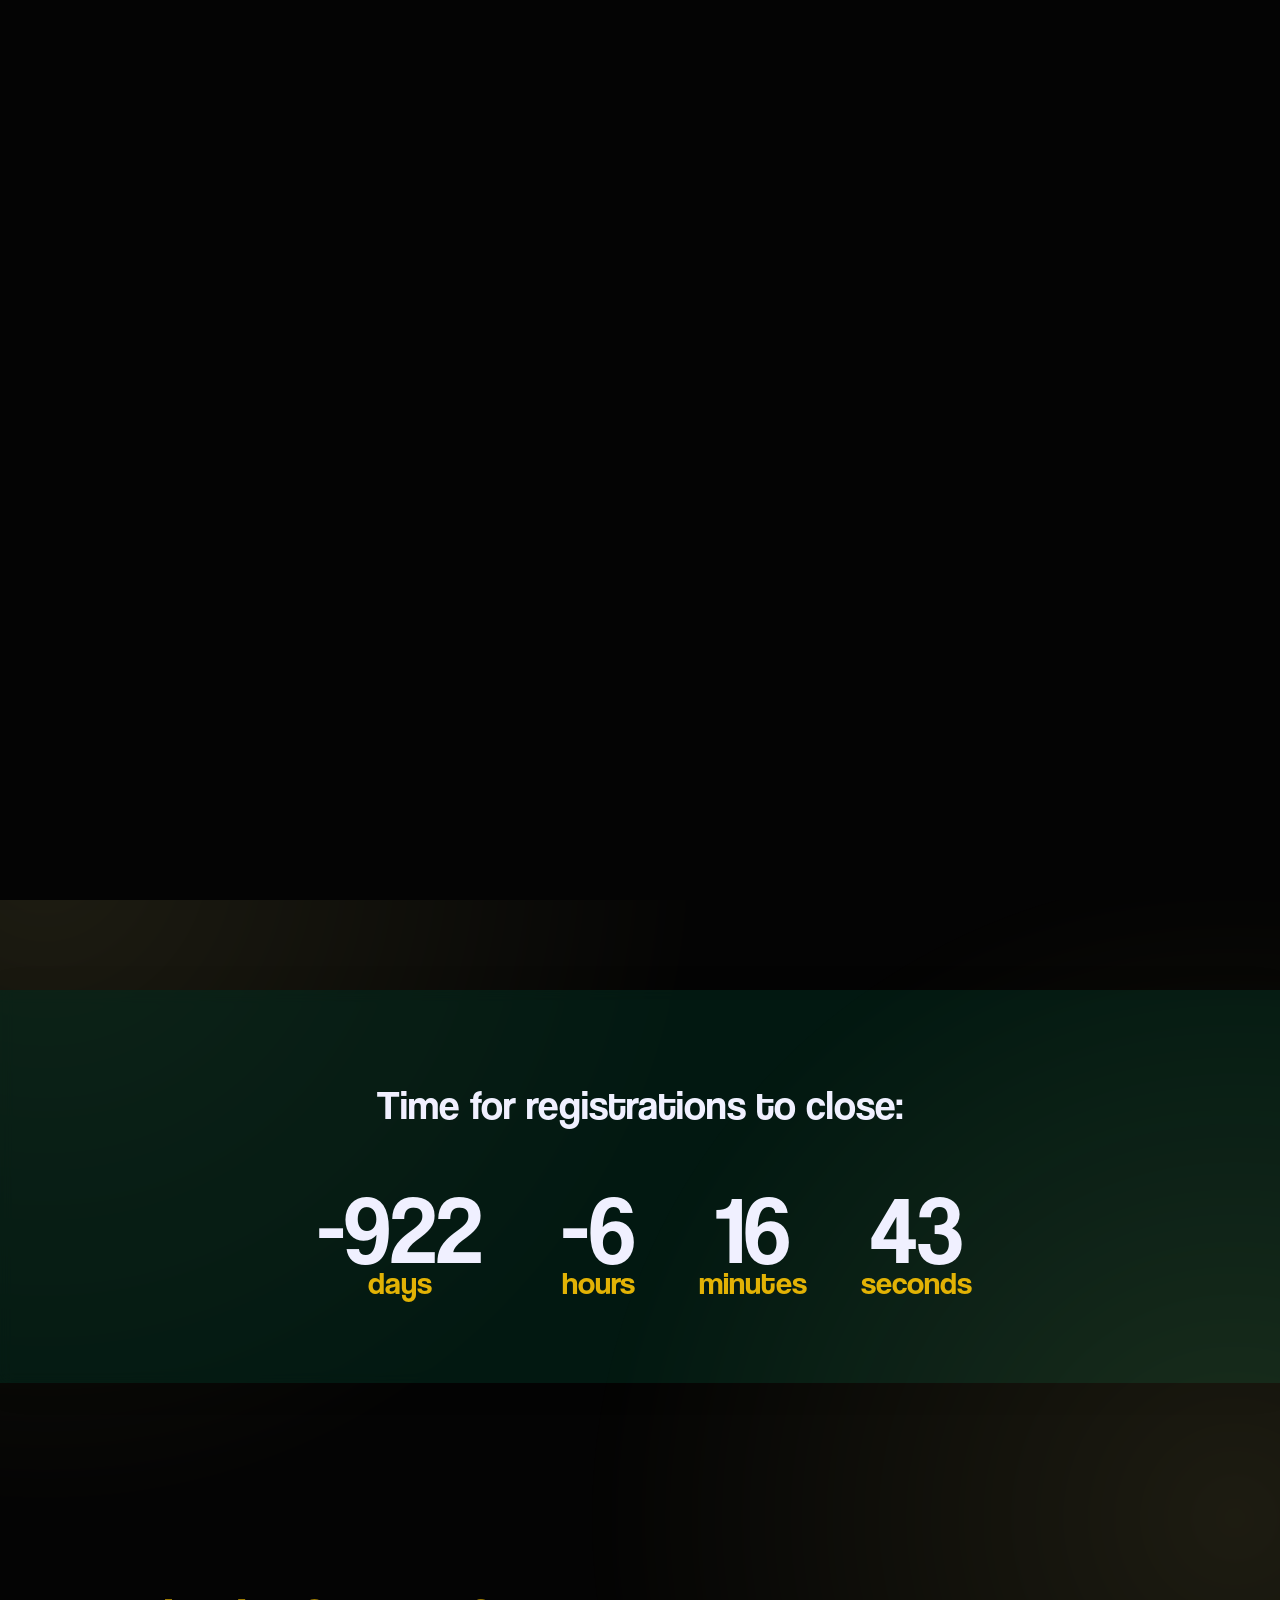
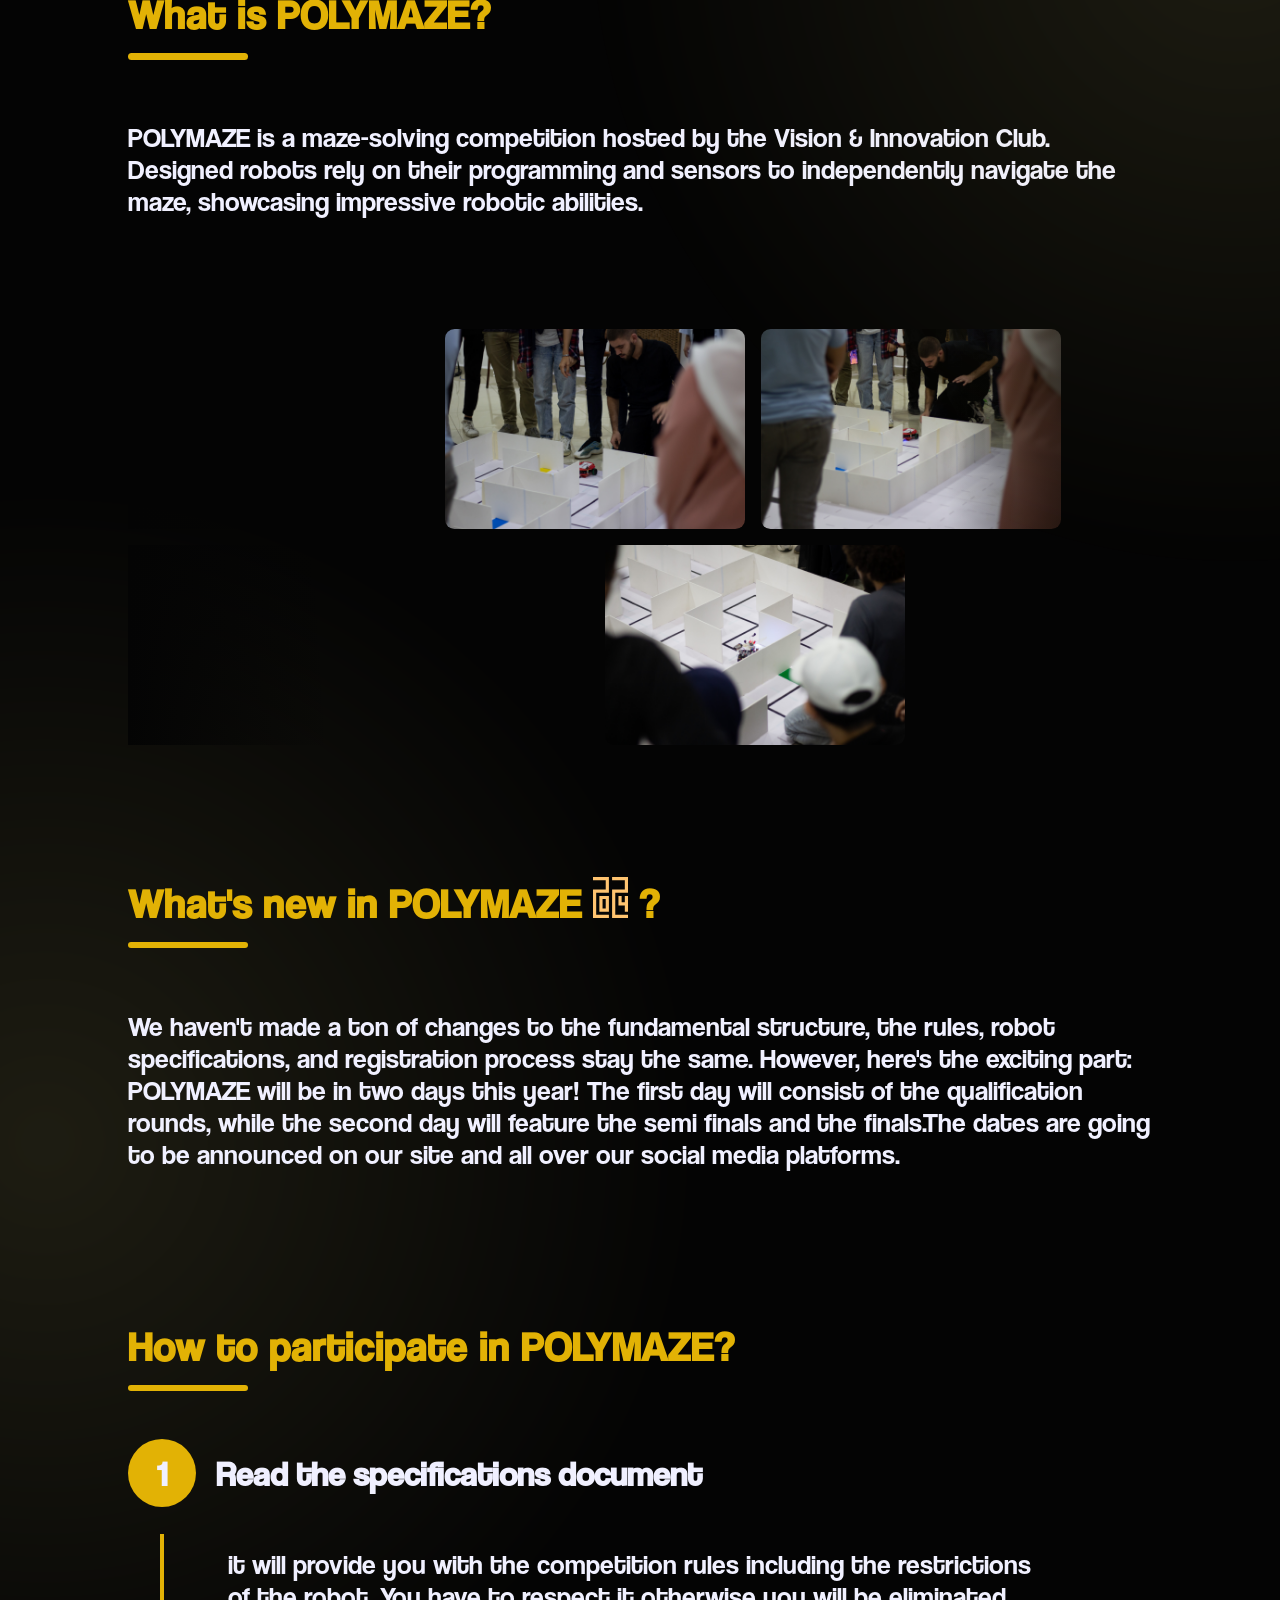
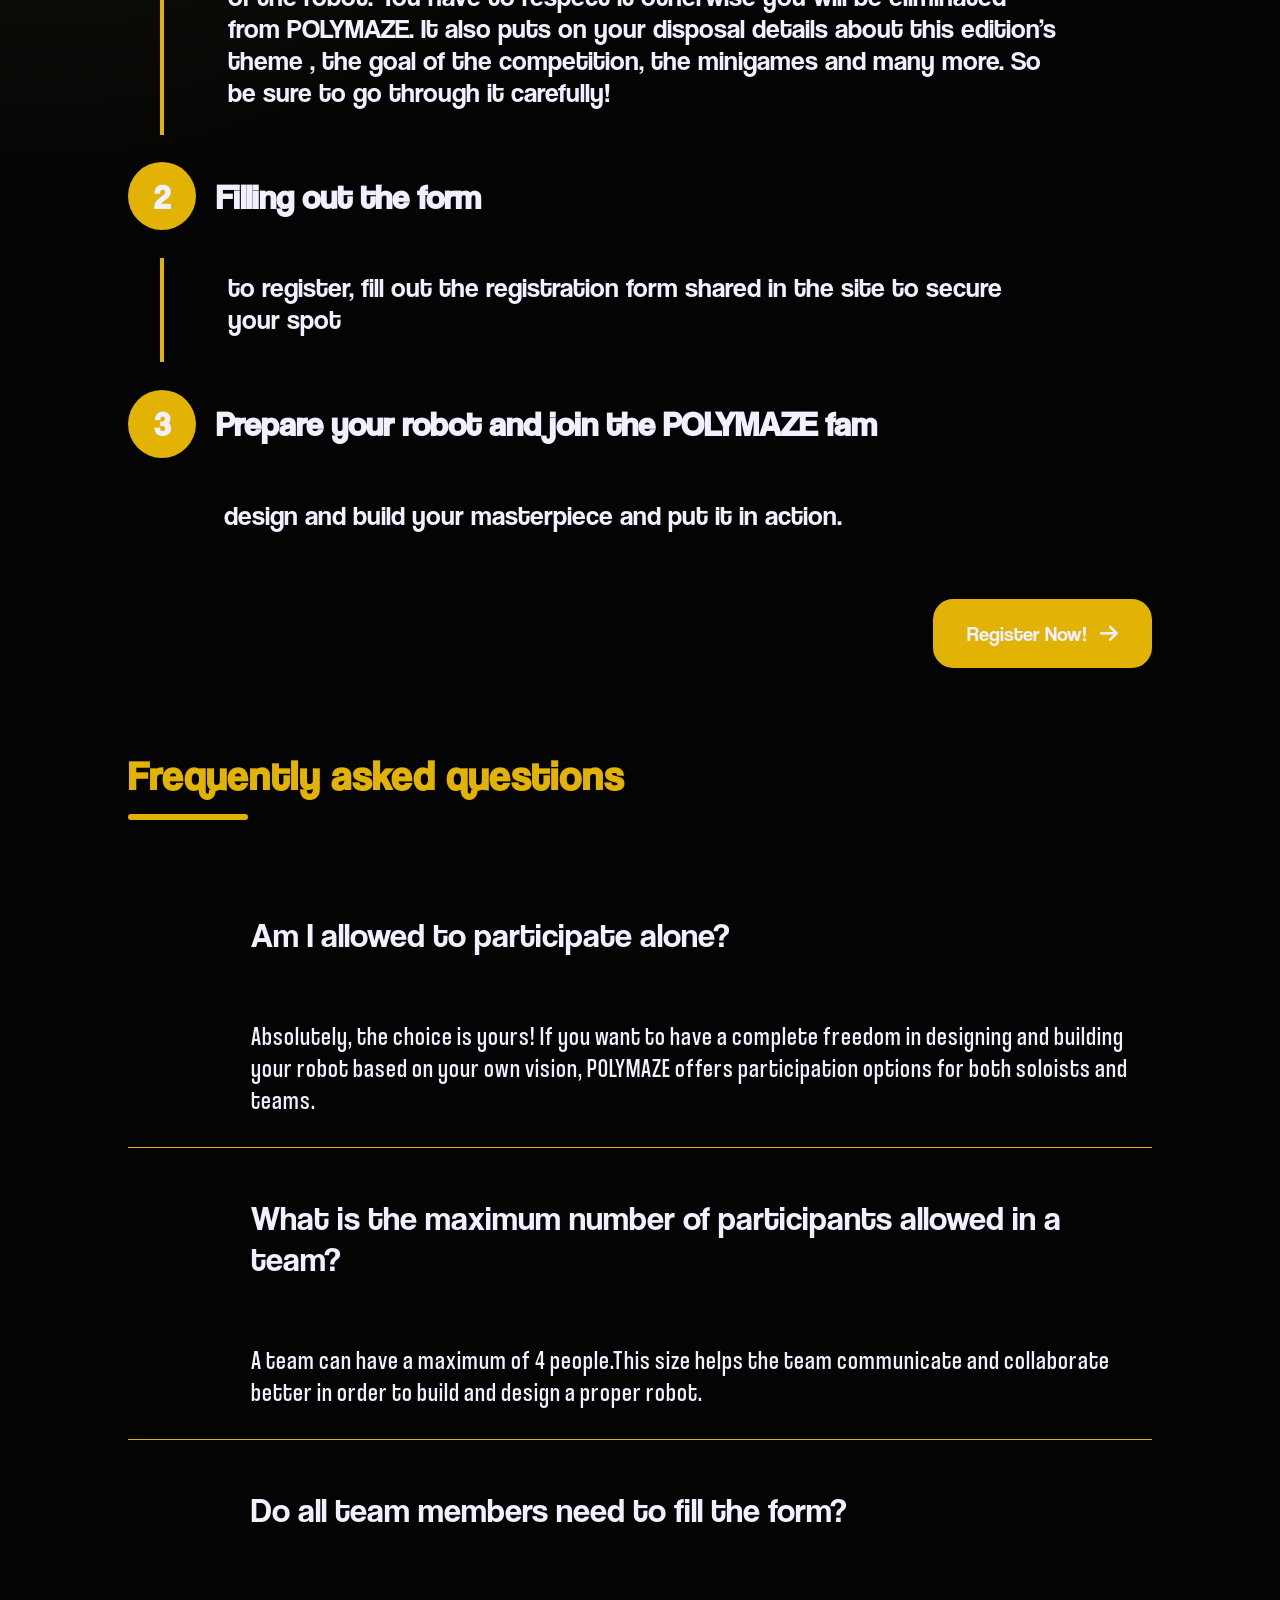
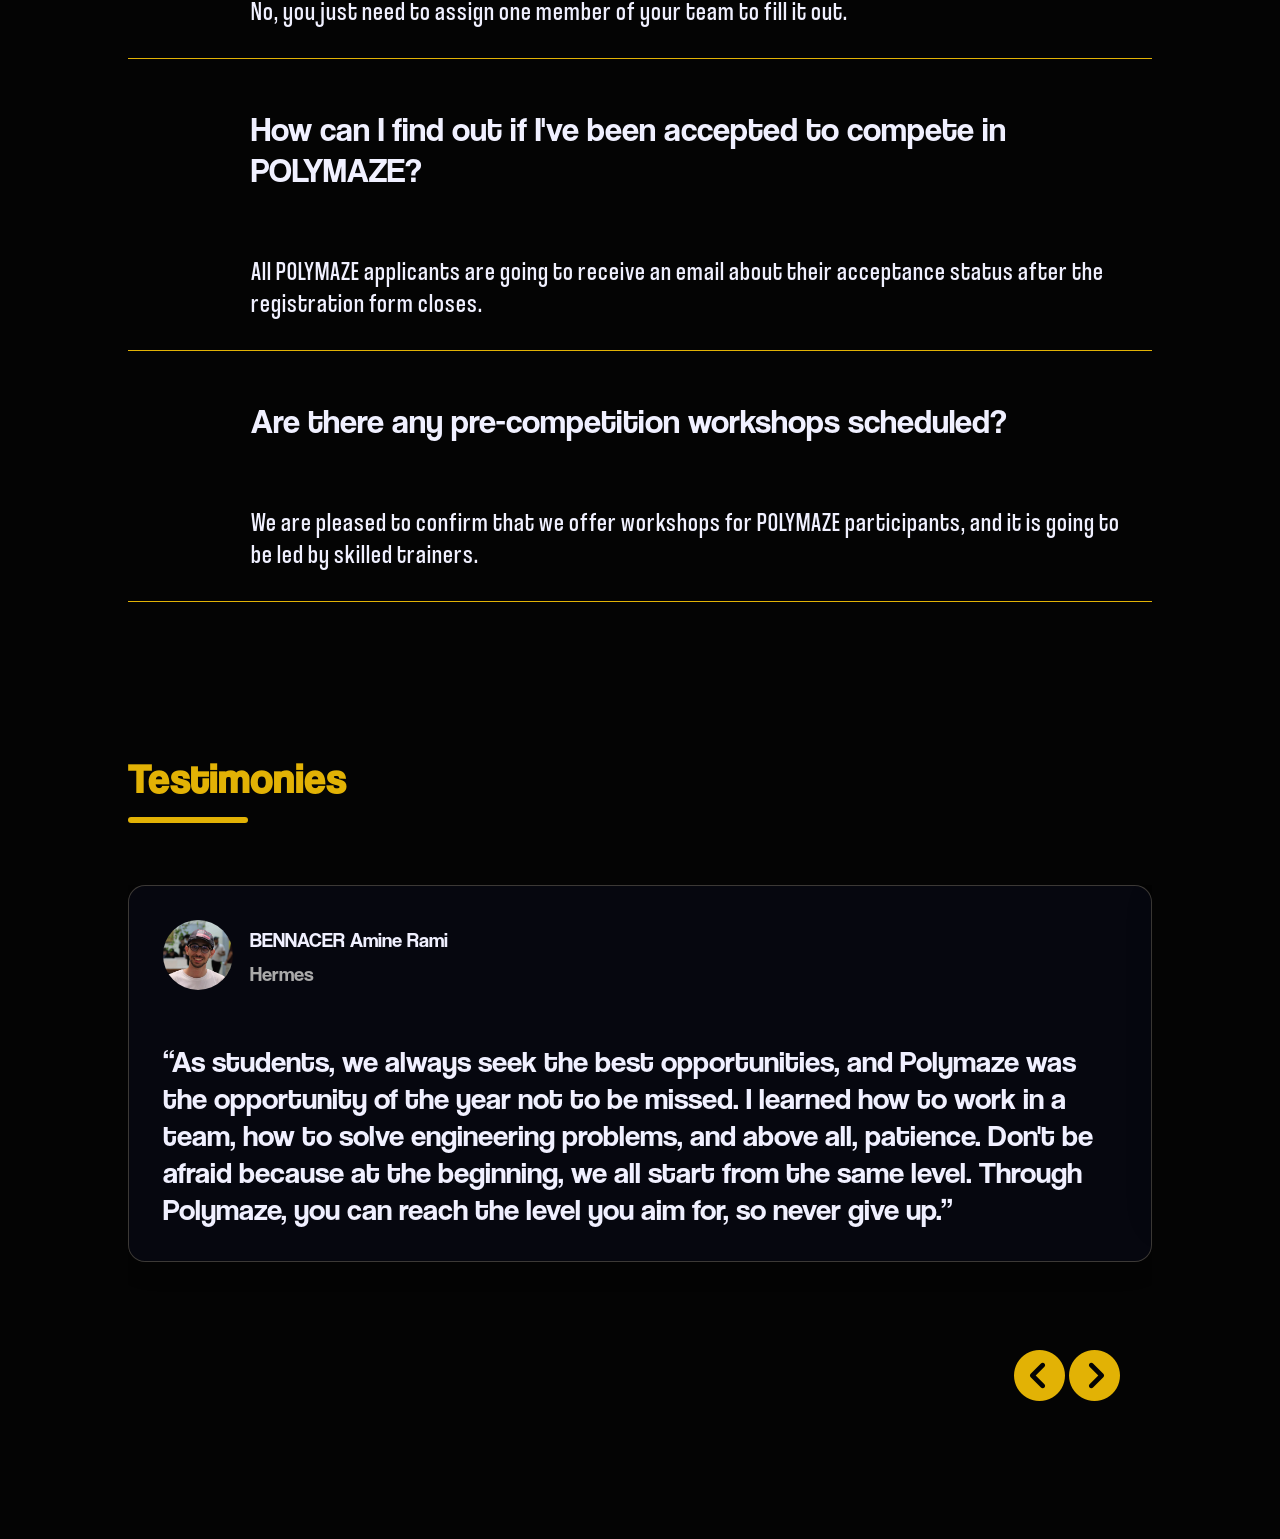
==== commit 494ef81c: "prelaunch1" ====
--- a/index.html
+++ b/index.html
@@ -51,7 +51,25 @@
 <body>
 
    <header class="hideOnMobile">
-      <a href="./"><img src="../assets/logo h-02.png" alt="POLYMAZE" /></a>
+      <a href="./"><img loading="lazy" src="../assets/logo h-02.png" alt="POLYMAZE" /></a>
+      <nav>
+        <a href="../#home" class="navLink active">Home</a>
+        <a href="../#polymaze" class="navLink">POLYMAZE</a>
+        <a href="../#register" class="navLink">Participate</a>
+        <a href="../#faq" class="navLink ">FAQ</a>
+        <a href="../#testimonies" class="navLink ">Testimonies</a>
+        <a href="../#contact" class="navLink">Contact</a>
+      </nav>
+    </header>
+
+      <header class="showOnMobile">
+
+      <div class="fixedWrapper">
+        <a href="./"><img loading="lazy" src="../assets/logo h-02.png" alt="POLYMAZE" /></a>
+        <button type="button" class="navToggleWrapper" onclick="navToggle()">
+          
+        </button>
+      </div>
       <nav>
         <a href="../#home" class="navLink">Home</a>
         <a href="../#polymaze" class="navLink">POLYMAZE</a>
@@ -61,32 +79,22 @@
       </nav>
     </header>
 
-      <header class="showOnMobile">
-
-      <div class="fixedWrapper">
-        <a href="./"><img src="../assets/logo h-02.png" alt="POLYMAZE" /></a>
-        <button type="button" class="navToggleWrapper" onclick="navToggle()">
-          
-        </button>
-      </div>
-      <nav>
-        <a href="../#home" class="navLink">Home</a>
-        <a href="../#polymaze" class="navLink">POLYMAZE</a>
-        <a href="../#testimonials" class="navLink">Testimonials</a>
-        <a href="../#register" class="navLink active">Registration</a>
-        <a href="../#contact" class="navLink">Contact</a>
-      </nav>
-    </header>
-
    <section id="home" class="hasLights">
       <div class="left">
          <h1><span>POLYMAZE</span> is here to throw down the gauntlet for robotics enthusiasts!</h1>
          <p>Test your skills in <span>mechanics, electronics, robotics and automatics</span> to design and build a robot that can take on a challenging maze completed with intricate pathways and unexpected turns. <span>The Maze is a Beast</span></p>
+        <div class="homeBtns">
+         <a class="button" href="https://www.youtube.com">
+            <div class="button-overlay"></div>
+            <span>Watch trailer <div class="ytblogo"></div></span>
+            
+          </a>
          <a href="#register" class="registerBtn"><span>Register Now!</span><i class="fa-solid fa-arrow-right"></i></a>
+        </div>
 
       </div>
       <div class="right">
-         <spline-viewer url="https://prod.spline.design/29-snElDnoywHTbn/scene.splinecode" events-target="local"></spline-viewer>
+         <spline-viewer url="https://prod.spline.design/29-snElDnoywHTbn/scene.splinecode" events-target="global"></spline-viewer>
 
       </div>
 
@@ -121,32 +129,32 @@
       <div class="slider slider1">
          <div class="overlay"></div>
          <div class="container">
-            <img src="./assets/images/sliders/1.jpg" alt="">
-            <img src="./assets/images/sliders/2.jpg" alt="">
-            <img src="./assets/images/sliders/3.jpg" alt="">
-            <!-- <img src="./assets/images/sliders/4.jpg" alt=""> -->
-            <img src="./assets/images/sliders/5.jpg" alt="">
-            <img src="./assets/images/sliders/6.jpg" alt="">
-            <img src="./assets/images/sliders/7.jpg" alt="">
-            <img src="./assets/images/sliders/8.jpg" alt="">
+            <img loading="lazy" src="./assets/images/sliders/1.jpg" alt="">
+            <img loading="lazy" src="./assets/images/sliders/2.jpg" alt="">
+            <img loading="lazy" src="./assets/images/sliders/3.jpg" alt="">
+            <!-- <img loading="lazy" src="./assets/images/sliders/4.jpg" alt=""> -->
+            <img loading="lazy" src="./assets/images/sliders/5.jpg" alt="">
+            <img loading="lazy" src="./assets/images/sliders/6.jpg" alt="">
+            <img loading="lazy" src="./assets/images/sliders/7.jpg" alt="">
+            <img loading="lazy" src="./assets/images/sliders/8.jpg" alt="">
          </div>
       </div>
       <div class="slider slider2">
          <div class="overlay"></div>
          <div class="container">
-            <!-- <img src="./assets/images/sliders/9jpg" alt=""> -->
-            <img src="./assets/images/sliders/10.jpg" alt="">
-            <img src="./assets/images/sliders/11.jpg" alt="">
-            <!-- <img src="./assets/images/sliders/4.jpg" alt=""> -->
-            <img src="./assets/images/sliders/12.jpg" alt="">
-            <img src="./assets/images/sliders/13.jpg" alt="">
-            <img src="./assets/images/sliders/14.jpg" alt="">
-            <img src="./assets/images/sliders/15.jpg" alt="">
-            <img src="./assets/images/sliders/16.jpg" alt="">
-         </div>
-      </div>
-
-      <h2 class="sectionTitle">What&apos;s new in POLYMAZE <span><img src="./assets/24.svg" alt=""></span> ?</h2>
+            <!-- <img loading="lazy" src="./assets/images/sliders/9jpg" alt=""> -->
+            <img loading="lazy" src="./assets/images/sliders/10.jpg" alt="">
+            <img loading="lazy" src="./assets/images/sliders/11.jpg" alt="">
+            <!-- <img loading="lazy" src="./assets/images/sliders/4.jpg" alt=""> -->
+            <img loading="lazy" src="./assets/images/sliders/12.jpg" alt="">
+            <img loading="lazy" src="./assets/images/sliders/13.jpg" alt="">
+            <img loading="lazy" src="./assets/images/sliders/14.jpg" alt="">
+            <img loading="lazy" src="./assets/images/sliders/15.jpg" alt="">
+            <img loading="lazy" src="./assets/images/sliders/16.jpg" alt="">
+         </div>
+      </div>
+
+      <h2 class="sectionTitle">What&apos;s new in POLYMAZE <span><img loading="lazy" src="./assets/24.svg" alt=""></span> ?</h2>
 
       <p class="textanim">We haven't made a ton of changes to the fundamental structure, the rules, robot specifications, and registration process stay the same. However, here's the exciting part: POLYMAZE will be in two days this year! The first day will consist of the qualification rounds, while the second day will feature the semi finals and the finals.The dates are going to be announced on our site and all over our social media platforms.</p>
 
@@ -265,7 +273,7 @@
          <div class="container swiper-wrapper">
             <div class="card swiper-slide">
                <div class="author">
-                  <div class="img"><img src="./assets/Testimonials/Amine.jpg" alt="Amin"></div>
+                  <div class="img"><img loading="lazy" src="./assets/Testimonials/Amine.jpg" alt="Amin"></div>
                   <div class="info">
                      <p class="name">BENNACER Amine Rami</p>
                      <p class="club">Hermes</p>
@@ -278,7 +286,7 @@
 
             <div class="card swiper-slide">
                <div class="author">
-                  <div class="img"><img src="./assets/Testimonials/Farid.jpg" alt="Farid"></div>
+                  <div class="img"><img loading="lazy" src="./assets/Testimonials/Farid.jpg" alt="Farid"></div>
                   <div class="info">
                      <p class="name">LAOUDI Farid</p>
                      <p class="club">Unimate 2.0</p>
@@ -292,7 +300,7 @@
 
             <div class="card swiper-slide">
                <div class="author">
-                  <div class="img"><img src="./assets/Testimonials/Chichi.jpg" alt="Chichi"></div>
+                  <div class="img"><img loading="lazy" src="./assets/Testimonials/Chichi.jpg" alt="Chichi"></div>
                   <div class="info">
                      <p class="name">KOUIDER CHICHI Ahmed</p>
                      <p class="club">The noobs</p>
@@ -305,7 +313,7 @@
 
             <div class="card swiper-slide">
                <div class="author">
-                  <div class="img"><img src="./assets/Testimonials/Hussein.jpg" alt="Hussein"></div>
+                  <div class="img"><img loading="lazy" src="./assets/Testimonials/Hussein.jpg" alt="Hussein"></div>
                   <div class="info">
                      <p class="name">DERICHE Hussein</p>
                      <p class="club">Vegapunk </p>
@@ -318,7 +326,7 @@
 
             <div class="card swiper-slide">
                <div class="author">
-                  <div class="img"><img src="./assets/Testimonials/Naïla.jpg" alt="Naïla"></div>
+                  <div class="img"><img loading="lazy" src="./assets/Testimonials/Naïla.jpg" alt="Naïla"></div>
                   <div class="info">
                      <p class="name">SADAOUI Naïla</p>
                      <p class="club">Vegapunk</p>
@@ -338,6 +346,14 @@
       </div>
    </section>
 
+
+
+
+   <div class="loader">
+      <video src="./assets/loader/logo fill.mp4" autoplay muted type="video" loading="eager">
+         <source src="./assets/loader/logo fill.mp4" autoplay muted type="video" loading="eager">
+      </video>
+   </div>
   
 </body>
 </html>
--- a/headerStyle.css
+++ b/headerStyle.css
@@ -11,11 +11,11 @@
    box-shadow: 0 4px 30px rgba(0, 0, 0, 0.1);
    backdrop-filter: blur(6.9px);
    -webkit-backdrop-filter: blur(6.9px);
-   border-bottom: 1px solid rgba(143, 132, 112, 0.4);
+   border-bottom: 1px solid rgba(222, 234, 178, 0.4);
    border-radius:  0  0 1em 1em;
    padding: 1em clamp(2em, 10vw, 15em);
    height: 10vh;
-   z-index: 10;
+   z-index: 999;
    /* display: none; */
 }
 header a{
--- a/style.css
+++ b/style.css
@@ -12,7 +12,9 @@
    src: local('Coolvetica'), url('./assets/font/coolvetica/coolvetica\ condensed\ rg.otf') format('opentype');
  }
 
-
+html{
+   /* scroll-behavior: smooth; */
+}
 
 ::-webkit-scrollbar{
    width: 0.5em;
@@ -34,11 +36,13 @@
 
    --dark1: #040404;
    --dark2: #121432;
-   --red: #FF1432;
-   --blue: #0068FF;
+   --red: #fff38e;
+   --blue: #fff38e;
    --light1: #F0F0FF;
    /* --accent-color: #FFC470; */
-   --accent-color: #e83d83;
+   /* --accent-color: #e83d83; */
+   --accent-color: #e2b205;
+   /* --accent-color: #00ce89; */
 
 }
 
@@ -50,6 +54,25 @@
    margin: 0;
    box-sizing: border-box;
    
+}
+
+
+.loader{
+   position: fixed;
+   top: 50%;
+   left: 50%;
+   transform: translate(-50%,-50%);
+   width: 100vw;
+   height: 100vh;
+   z-index: 1000;
+   background: var(--dark1);
+
+}
+
+.loader video{
+   height: 100%;
+   width: 100%;
+   object-fit: cover;
 }
 
 ::selection{
@@ -119,6 +142,66 @@
    margin-right: 1.5rem;
    color: var(--accent-color);
 }
+
+
+
+.button {
+   font-size: 1.2em;
+   border-radius: 1em;
+   background: linear-gradient(180deg, rgb(56, 56, 56) 0%, rgb(36, 36, 36) 66%, rgb(41, 41, 41) 100%);
+   color: var(--light1);
+   border: none;
+   padding: 2px;
+   font-weight: 700;
+   cursor: pointer;
+   position: relative;
+   overflow: hidden;
+   display: inline-block;
+ }
+ 
+ .button span {
+   border-radius: 1em;
+   padding: 1em 2rem;
+   padding-right: 1.2em;
+   /* text-shadow: 0px 0px 20px #4b4b4b; */
+   width: 100%;
+   display: flex;
+   align-items: center;
+   gap: 12px;
+   color: inherit;
+   transition: all 0.3s;
+   background-color: rgb(29, 29, 29);
+   background-image: radial-gradient(at 95% 89%, rgb(15, 15, 15) 0px, transparent 50%), radial-gradient(at 0% 100%, rgb(17, 17, 17) 0px, transparent 50%), radial-gradient(at 0% 0%, rgb(29, 29, 29) 0px, transparent 50%);
+ }
+ 
+ .button:hover span {
+   background-color: rgb(26, 25, 25);
+ }
+ 
+ .button-overlay {
+   position: absolute;
+   inset: 0;
+   pointer-events: none;
+   background: repeating-conic-gradient(rgb(48, 47, 47) 0.0000001%, rgb(51, 51, 51) 0.000104%) 60% 60%/600% 600%;
+   filter: opacity(10%) contrast(105%);
+   -webkit-filter: opacity(10%) contrast(105%);
+ }
+ 
+ .button svg {
+   width: 15px;
+   height: 1.2em;
+
+
+   color: var(--light1);
+   fill: currentColor;
+ }
+
+
+ .button svg *{
+      font-size: 2em;
+      color: var(--light1);
+      stroke: var(--light1) !important;
+ }
 
 @keyframes text-reveal {
    to{
@@ -204,6 +287,20 @@
    /* font-size: 1.5em; */
    margin-bottom: 1.8em;
 }
+.glass{
+   background: #12143245;
+   box-shadow: 0 4px 30px rgba(0, 0, 0, 0.1);
+   backdrop-filter: blur(6.9px);
+   -webkit-backdrop-filter: blur(6.9px);
+   border: 1px solid rgba(222, 234, 178, 0.4);
+   padding: 5vh 3em;
+   border-radius: 1em;
+}
+.homeBtns{
+   display: flex;
+   align-items: center;
+   gap: 2em;
+}
 
 #countdown{
    padding: 10vh ;
@@ -222,7 +319,8 @@
    /* opacity: 0.6; */
    left: 0;
    top: 0;
-   background: #121432ac;
+   background: #032c1f89;
+   /* background: #121432ac; */
    box-shadow: 0 4px 30px rgba(0, 0, 0, 0.1);
    backdrop-filter: blur(6.9px);
    -webkit-backdrop-filter: blur(6.9px);
@@ -335,6 +433,7 @@
    height: 100%;
    left: 0;
    background: linear-gradient(to right, var(--dark1)  0%, #00000000 20% , #00000000 80% , var(--dark1) 100%);
+   /* background: linear-gradient(to right, var(--dark1)  0%, #00000000 20% , #00000000 80% , var(--dark1) 100%); */
    /* background: linear-gradient(to right,red 70%, blue); */
    position: absolute;
 }
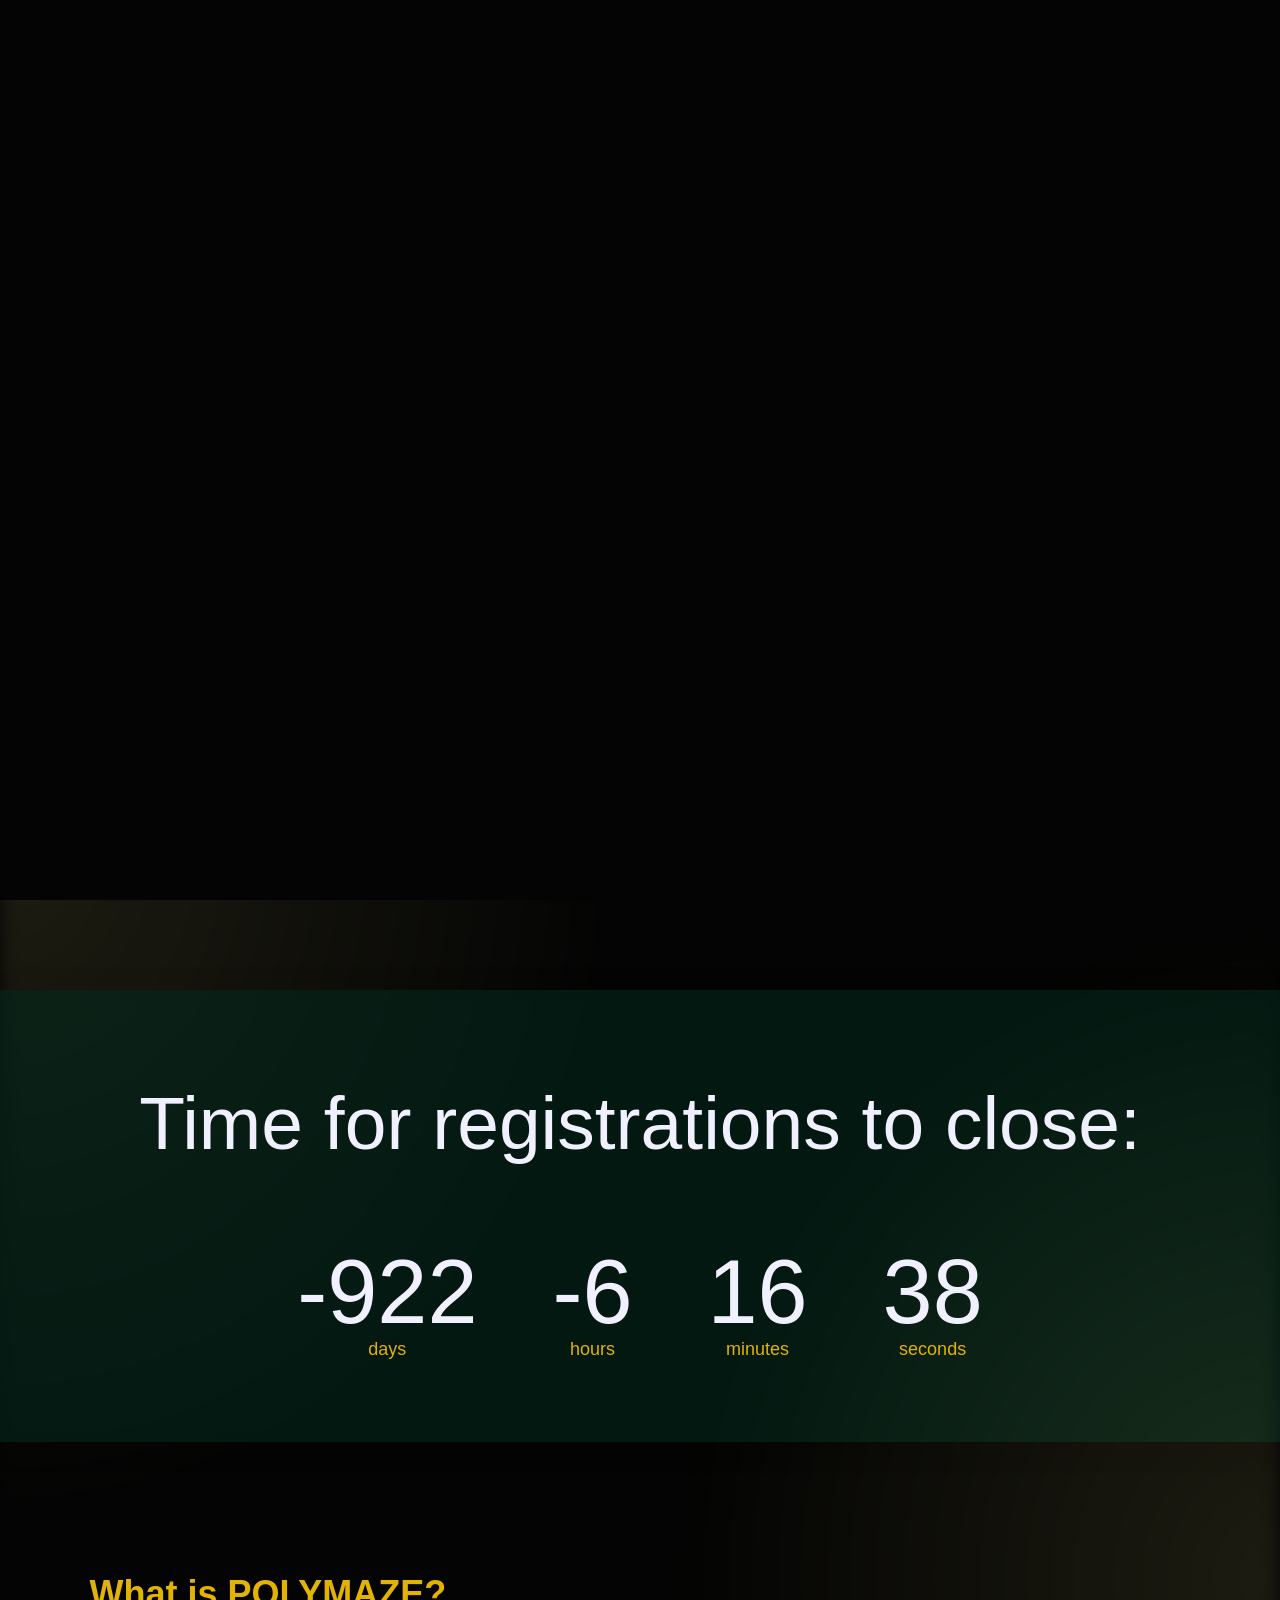
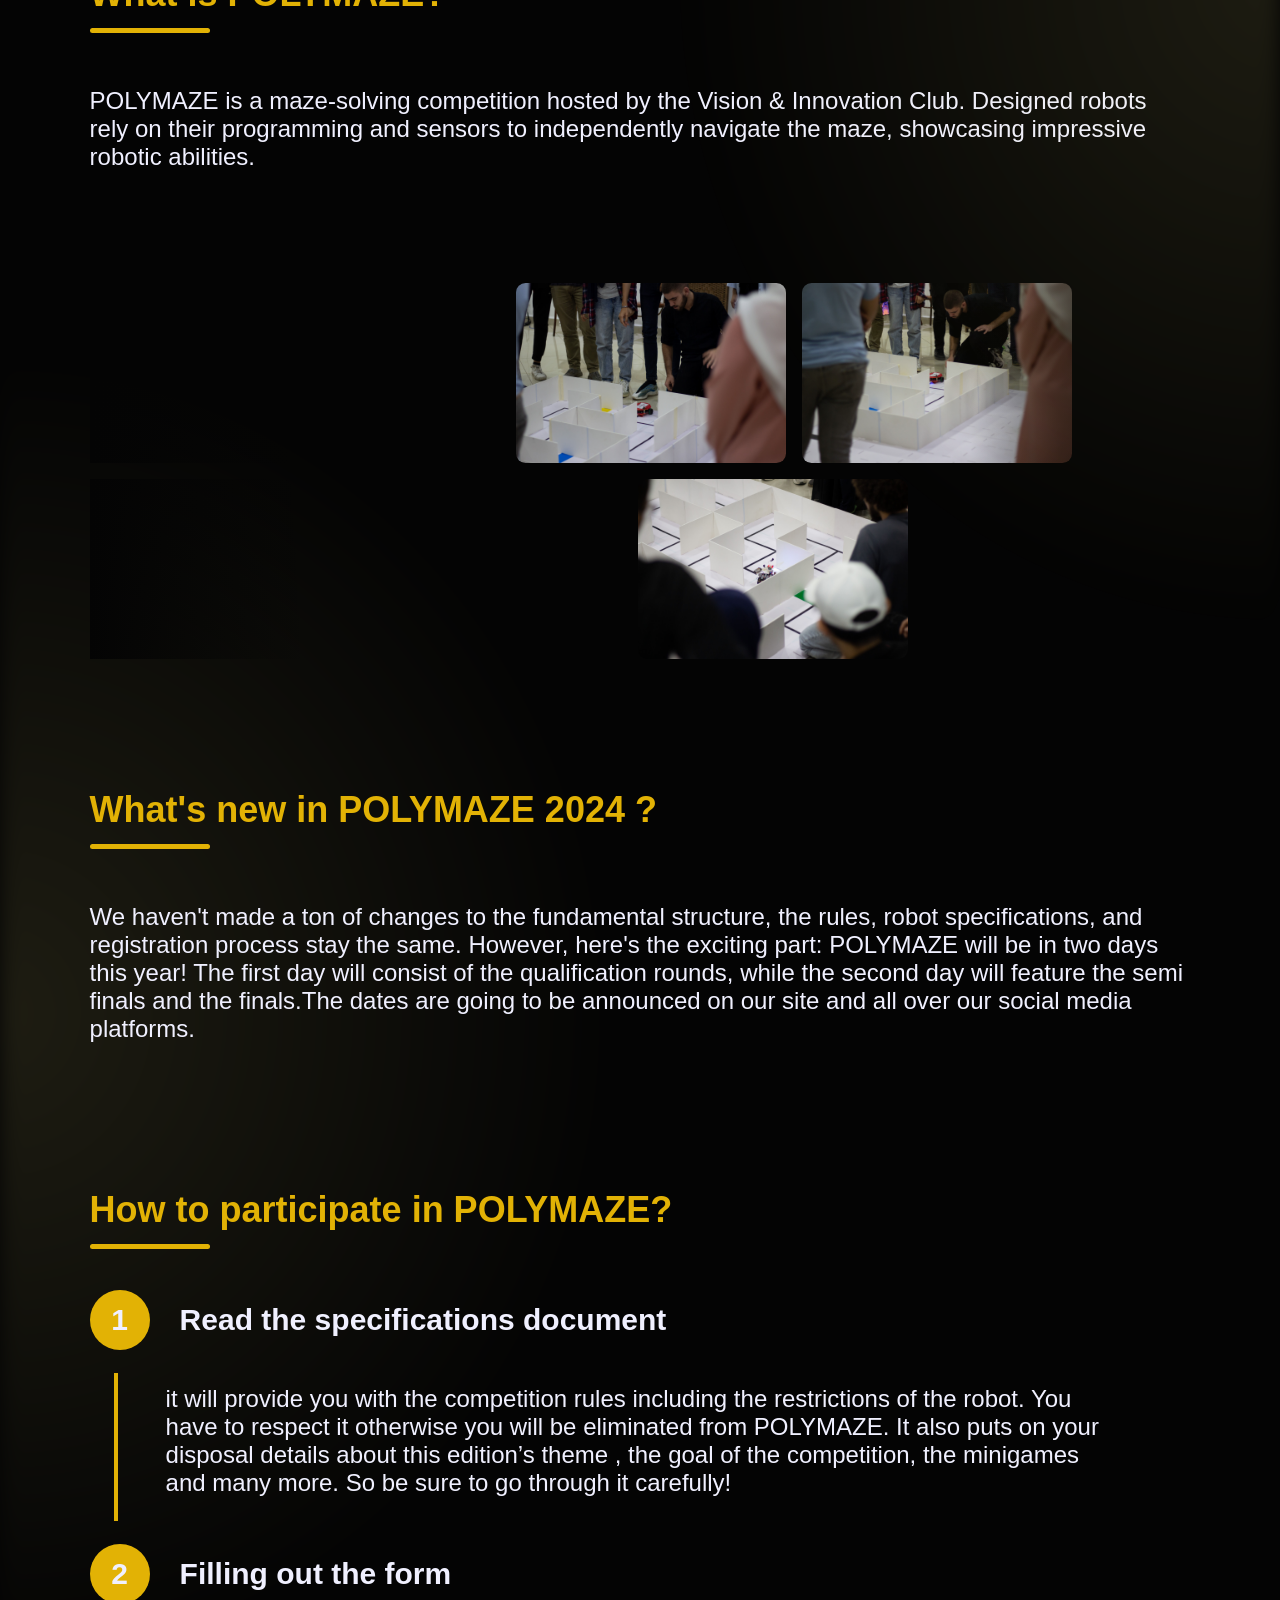
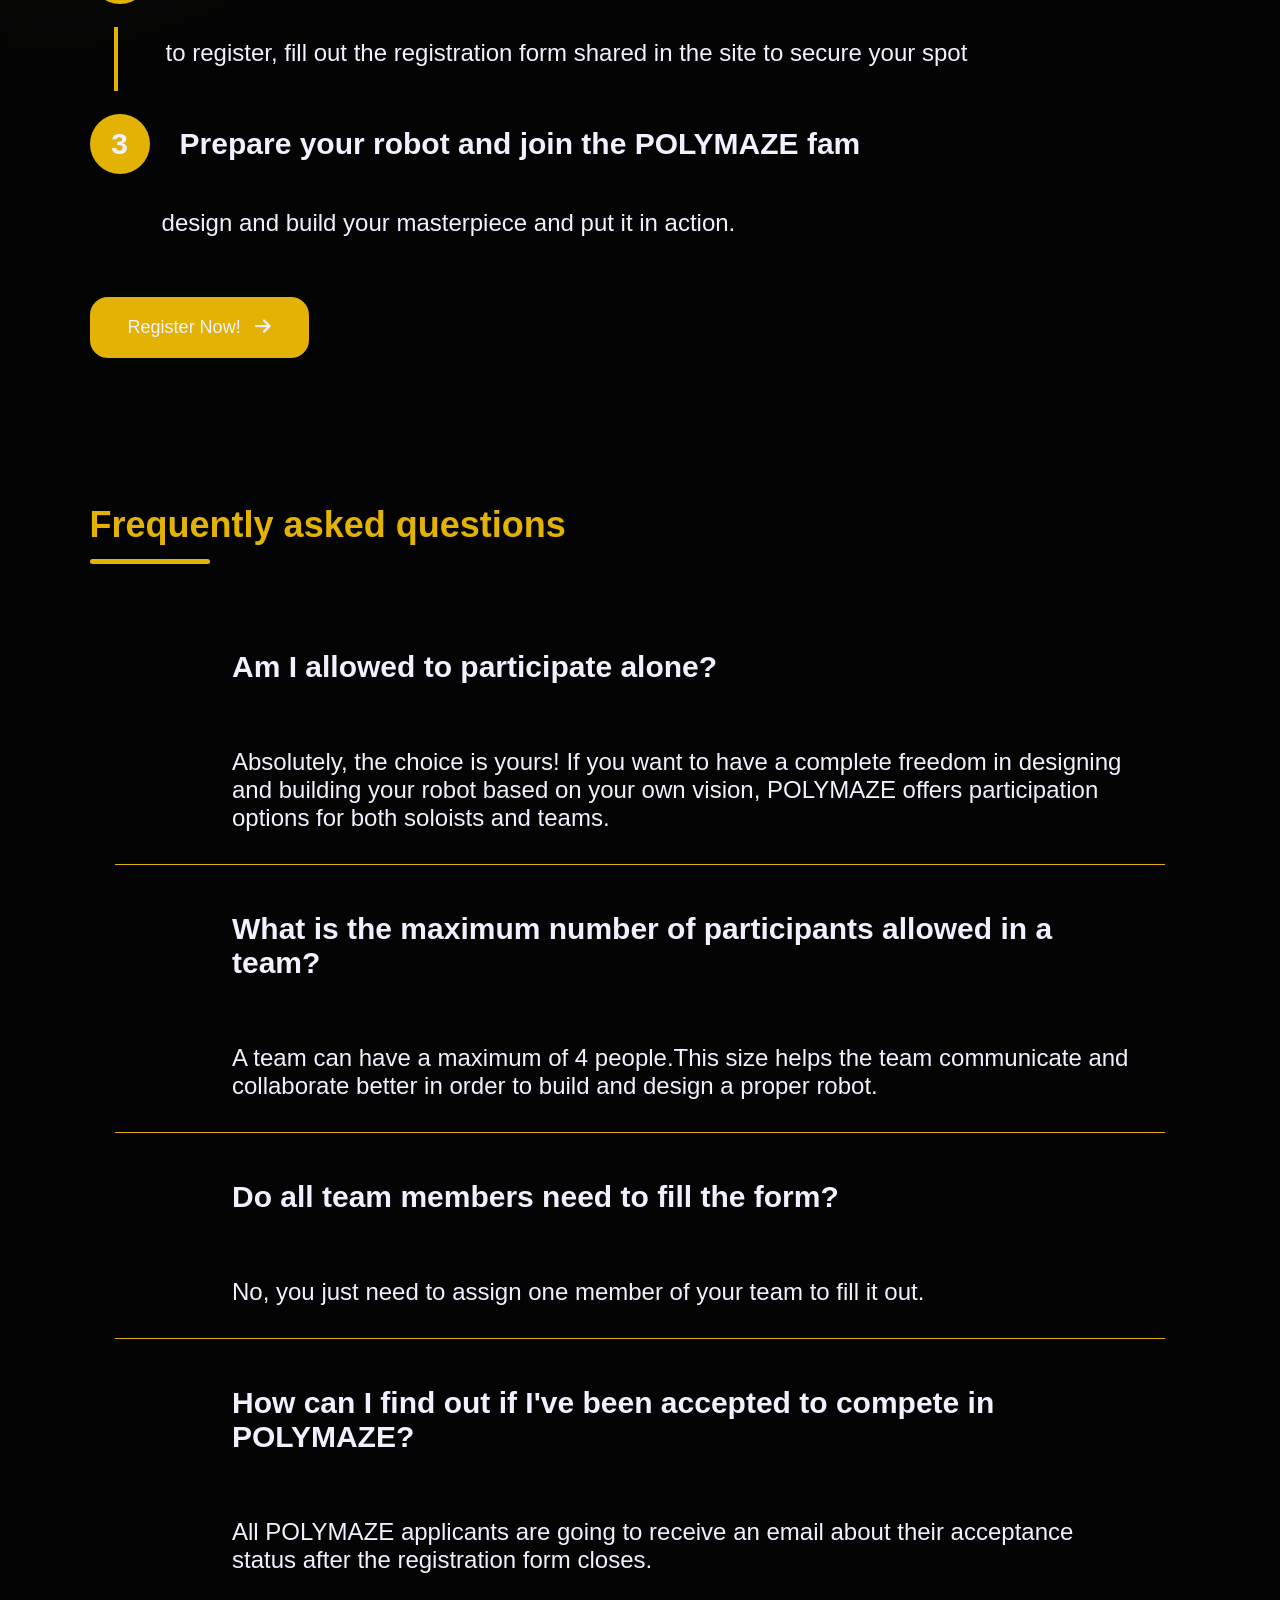
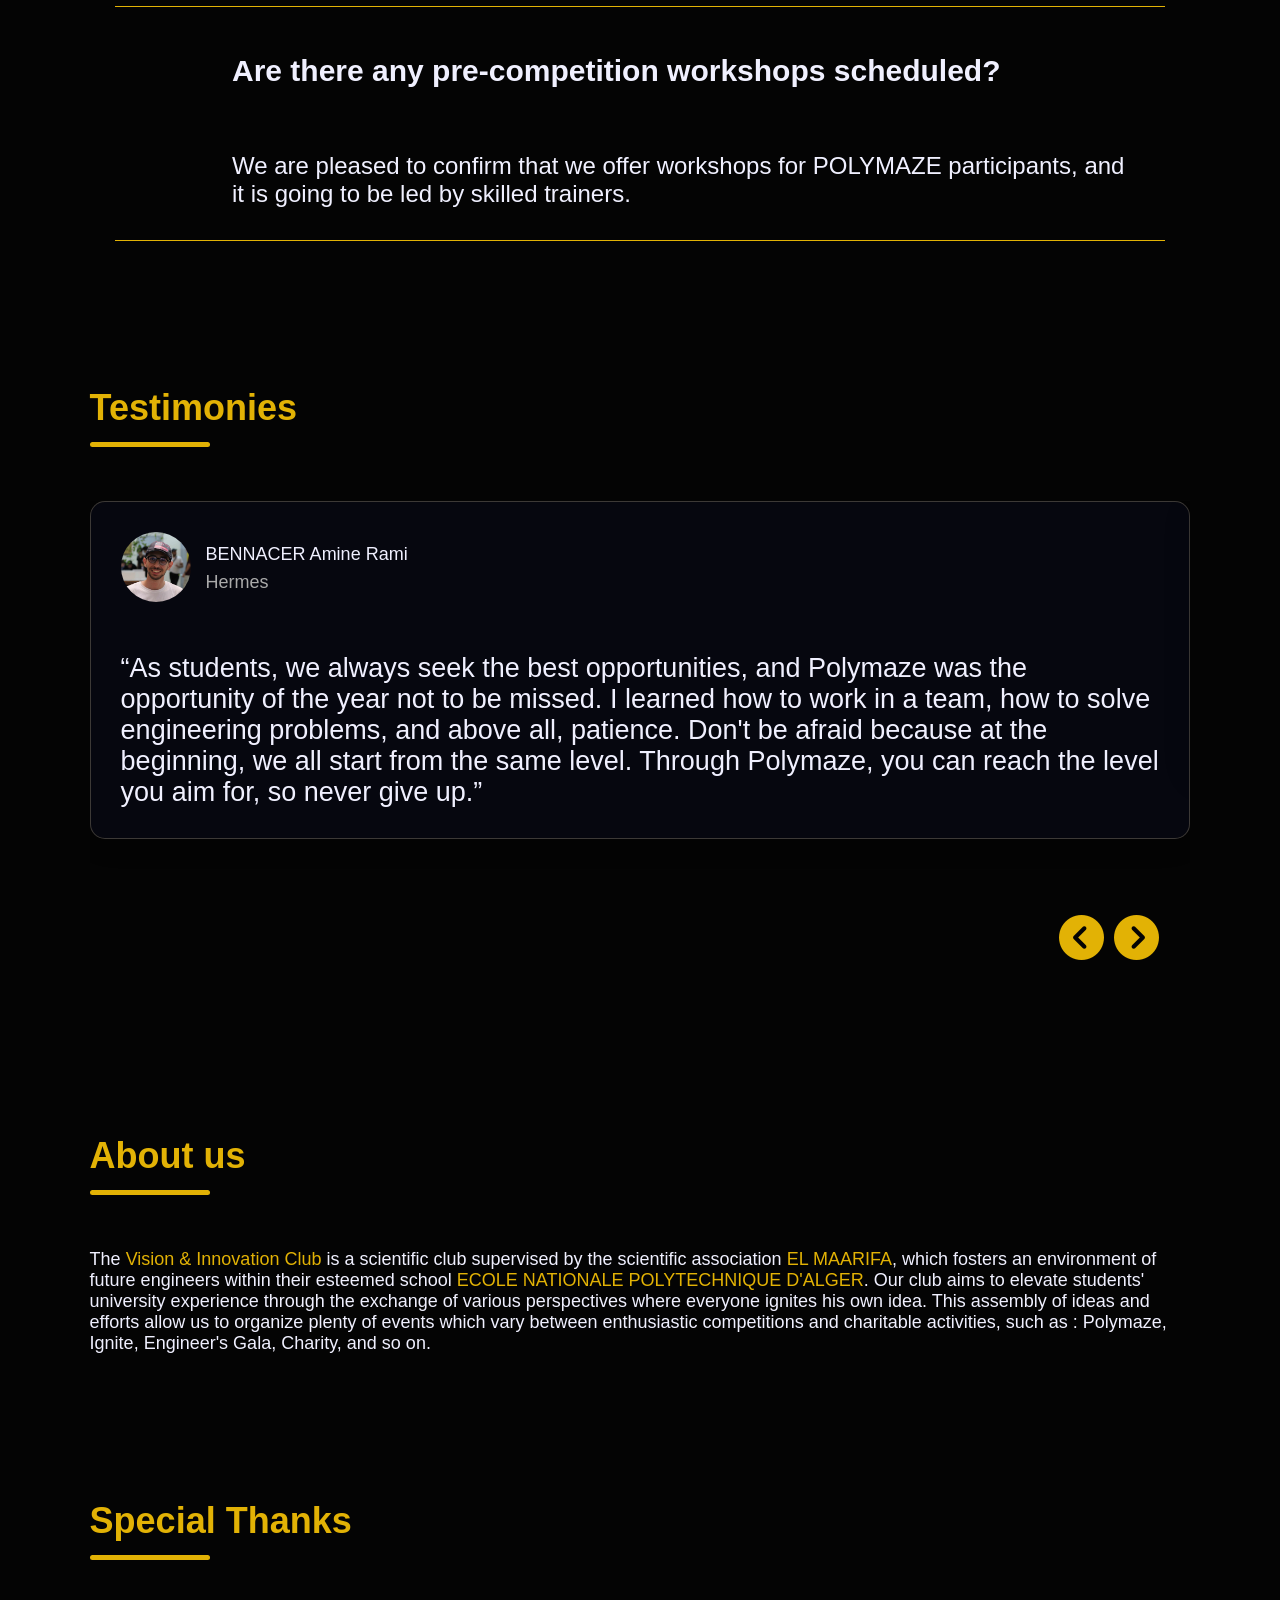
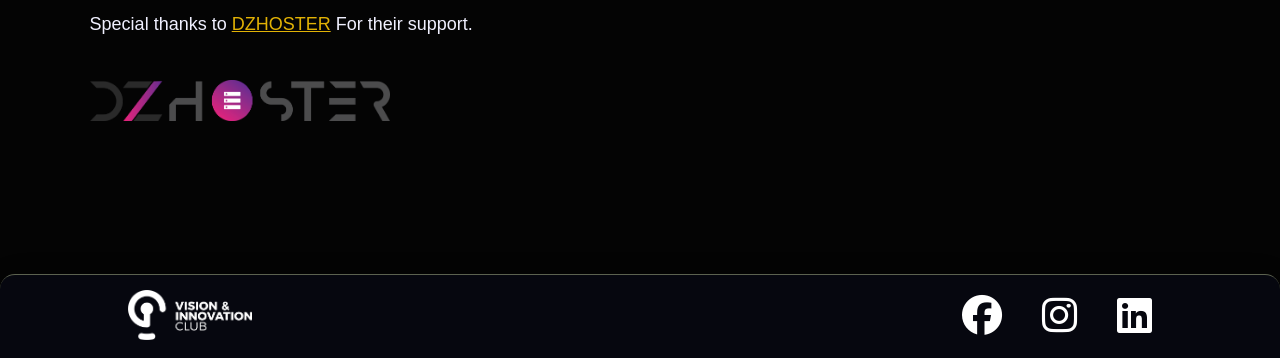
==== commit e2fcb588: "prelaunch 3" ====
--- a/index.html
+++ b/index.html
@@ -12,7 +12,7 @@
 <link rel="stylesheet" href="./headerStyle.css">
    <style>
       spline-viewer{
-         height: 100vh;
+         height: 90vh;
       }
       #container{
          background: #000;
@@ -53,12 +53,12 @@
    <header class="hideOnMobile">
       <a href="./"><img loading="lazy" src="../assets/logo h-02.png" alt="POLYMAZE" /></a>
       <nav>
-        <a href="../#home" class="navLink active">Home</a>
-        <a href="../#polymaze" class="navLink">POLYMAZE</a>
-        <a href="../#register" class="navLink">Participate</a>
-        <a href="../#faq" class="navLink ">FAQ</a>
-        <a href="../#testimonies" class="navLink ">Testimonies</a>
-        <a href="../#contact" class="navLink">Contact</a>
+        <a href="#home" class="navLink active">Home</a>
+        <a href="#polymaze" class="navLink">POLYMAZE</a>
+        <a href="#register" class="navLink">Participate</a>
+        <a href="#faq" class="navLink ">FAQ</a>
+        <a href="#testimonies" class="navLink ">Testimonies</a>
+        <a href="#Aboutus" class="navLink">About us</a>
       </nav>
     </header>
 
@@ -71,11 +71,11 @@
         </button>
       </div>
       <nav>
-        <a href="../#home" class="navLink">Home</a>
-        <a href="../#polymaze" class="navLink">POLYMAZE</a>
-        <a href="../#testimonials" class="navLink">Testimonials</a>
-        <a href="../#register" class="navLink active">Registration</a>
-        <a href="../#contact" class="navLink">Contact</a>
+        <a href="#home" class="navLink">Home</a>
+        <a href="#polymaze" class="navLink">POLYMAZE</a>
+        <a href="#testimonials" class="navLink">Testimonials</a>
+        <a href="#register" class="navLink active">Registration</a>
+        <a href="#Aboutus" class="navLink">About us</a>
       </nav>
     </header>
 
@@ -154,7 +154,7 @@
          </div>
       </div>
 
-      <h2 class="sectionTitle">What&apos;s new in POLYMAZE <span><img loading="lazy" src="./assets/24.svg" alt=""></span> ?</h2>
+      <h2 class="sectionTitle">What&apos;s new in POLYMAZE 2024 <span>?</h2>
 
       <p class="textanim">We haven't made a ton of changes to the fundamental structure, the rules, robot specifications, and registration process stay the same. However, here's the exciting part: POLYMAZE will be in two days this year! The first day will consist of the qualification rounds, while the second day will feature the semi finals and the finals.The dates are going to be announced on our site and all over our social media platforms.</p>
 
@@ -346,6 +346,31 @@
       </div>
    </section>
 
+   <section id="Aboutus" >
+      <h2 class="sectionTitle">About us</h2>
+      <p>
+         The <span>Vision & Innovation Club</span> is a scientific club supervised by the scientific association <span>EL MAARIFA</span>, which fosters an environment of future engineers within their esteemed school <span>ECOLE NATIONALE POLYTECHNIQUE D'ALGER</span>. 
+            Our club aims to elevate students' university experience through the exchange of various perspectives where everyone ignites his own idea.
+            This assembly of ideas and efforts allow us to organize plenty of events which vary between enthusiastic competitions and charitable activities, such as : Polymaze, Ignite, Engineer's Gala, Charity, and so on.
+            
+      </p>
+   </section>
+
+   <section id="specialThanks">
+      <h2 class="sectionTitle">Special Thanks</h2>
+      <p>Special thanks to <a href="https://www.dzhoster.com/">DZHOSTER</a> For their support.</p>
+      <a href="https://www.dzhoster.com/"><img src="./assets/dzhoster.png" loading="lazy" alt="dzhoster"></a>
+   </section>
+
+   <footer class="glass">
+      <a href="#"><img src="./assets/vic_logo.png" alt=""></a>
+      <div class="socials">
+         <a href="https://www.facebook.com/vic.enpa"><i class="fa-brands fa-facebook"></i></a>
+         <a href="https://www.instagram.com/vic.enp/"><i class="fa-brands fa-instagram"></i></a>
+         <a href="https://www.linkedin.com/company/vicenp/"><i class="fa-brands fa-linkedin"></i></a>
+      </div>
+   </footer>
+
 
 
 
--- a/style.css
+++ b/style.css
@@ -11,9 +11,10 @@
    font-weight: normal;
    src: local('Coolvetica'), url('./assets/font/coolvetica/coolvetica\ condensed\ rg.otf') format('opentype');
  }
+ @import url('https://fonts.googleapis.com/css2?family=Montserrat:ital,wght@0,100..900;1,100..900&display=swap');
 
 html{
-   /* scroll-behavior: smooth; */
+   scroll-padding-top: 10vh;
 }
 
 ::-webkit-scrollbar{
@@ -49,7 +50,7 @@
 
 
 *{
-   font-family: 'Coolvetica', sans-serif;
+   font-family: 'Montserrat', sans-serif;
    padding: 0;
    margin: 0;
    box-sizing: border-box;
@@ -83,11 +84,11 @@
    background: var(--dark1);
    color: var(--light1);
    overflow-x: hidden;
-   font-size: 17px;
+   font-size: 16px;
 }
 h1{
-   letter-spacing: 2px;
    font-size: 2em;
+   font-weight: 700;
 }
 p{
    font-size: 1.2em;
@@ -103,7 +104,7 @@
 
 
 section{
-   padding: 1em clamp(2em, 10vw, 15em);
+   padding: 1em clamp(2em, 7vw, 15em);
    margin: 0 0 10vh ;
 }
 
@@ -121,25 +122,25 @@
    border-radius: 1em;
    border: var(--accent-color) 2px solid;
    transition: 0.3s;
-   padding: 1em 2rem;
+   padding: 1em 2em;
    font-size: 1.2em;
 
 }
 
 .registerBtn span{
    color: var(--light1);
-   margin-right: 0.8rem;
+   margin-right: 0.8em;
    transition: 0.3s;
 }
 .registerBtn:hover{
    color: var(--accent-color);
    background: none;
-   padding: 1em 1.3rem 1em 2rem;
+   padding: 1em 1.3em 1em 2em;
 
 }
 
 .registerBtn:hover span{
-   margin-right: 1.5rem;
+   margin-right: 1.5em;
    color: var(--accent-color);
 }
 
@@ -216,7 +217,7 @@
    color: var(--accent-color);
    position: relative;
    padding: 0.5em 0;
-   letter-spacing: 1px;
+   font-weight: 700;
 }
 
 h2.sectionTitle::after{
@@ -245,35 +246,36 @@
    grid-template-columns: repeat(2,1fr);
    align-items: center;
    gap: 3em;
-   height: 100vh;
+   min-height: 100vh;
    position: relative;
 }
 
 section.hasLights{
    position: relative;
+
 }
 
 section.hasLights::after, section.hasLights::before{
    content: '';
    position: absolute;
-   width: 150vh;
-   height: 150vh;
+   width: min(70vh, 100vw);
+   height: min(150vh,150vw);
    opacity: 0.1;
    z-index: -5;
    filter: blur(10px);
 }
 
 section.hasLights::after{
-   background: radial-gradient(var(--blue), #00000000 70%);
+   background: radial-gradient(at left , var(--blue), #00000000 70%);
    
-   bottom: -70vh;
-   left: -70vh;
+   bottom: max(-70vh, -100vw);
+   left: 0vh;
 }
 
 section.hasLights::before{
-   background: radial-gradient(var(--red), #00000000 70%);
-   top: -70vh;
-   right: -70vh;
+   background: radial-gradient(at right, var(--red), #00000000 70%);
+   top: max(-70vh, -100vw);
+   right: 0;
    z-index: 5;
 
 }
@@ -336,18 +338,19 @@
    z-index: 20;
    position: relative;
    text-align: center;
-   font-size: 2.4em;
+   font-size: 5em;
    font-weight: 400;
 }
 
 #countdown .container{
 
    display: flex;
-   gap: 5rem;
-   font-size: 5rem;
+   gap: 1em;
+   /* font-size: 5em; */
    justify-content: center;
    margin-bottom: 0.5rem;
 }
+
 
 #countdown .container p{
    position: relative;
@@ -356,7 +359,7 @@
 #countdown .container p:after{
    content: 'ad';
    color: var(--accent-color);
-   font-size: 2rem;
+   font-size: 0.2em;
    font-weight: 400;
    position: absolute;
    left: 50%;
@@ -391,9 +394,7 @@
 }
 
 
-#polymaze .sectionTitle{
-   margin-top: 5rem;
-}
+
 
 #polymaze .slider{
    position: relative;
@@ -442,8 +443,8 @@
 
 #register p{
    font-size: 1.6em;
-   padding: 0.5em 4rem 1em;
-   margin:  1.5em 2rem ;
+   padding: 0.5em 2em 1em;
+   margin:  1.5em 1em ;
 }
 
 #register p:not(:last-child){
@@ -453,7 +454,7 @@
 
 #register h3{
    font-size: 2em;
-   padding: 0 5.5rem;
+   padding: 0 3em;
    position: relative;
 }
 
@@ -472,9 +473,9 @@
    transform: translateY(-50%);
 }
 
-#register .registerBtn{
+/* #register .registerBtn{
    float: right;
-}
+} */
 
 
 
@@ -516,15 +517,14 @@
 
 #faq .el .answer{
    font-size: 1.6em;
-   font-weight: 300;
-   font-family: 'Coolvetica light', sans-serif;
-   letter-spacing: 1px;
+   font-weight: 400;
+   
 }
 
 #faq .el .question{
    font-size: 2em;
    padding: 2rem 1.5rem;
-   
+   font-weight: 600;
 }
 
 #faq .el .content{
@@ -602,6 +602,7 @@
    overflow: unset;
    overflow-x: hidden ;
    padding-bottom: 10em;
+   
 }
 
 .swiper-button-next, .swiper-button-prev {
@@ -636,4 +637,144 @@
 
 .swiper-pagination-bullet-active {
    background: var(--accent-color);
+}
+
+
+#specialThanks img{
+   max-width: 100%;
+   width: 300px;
+   margin: 3em 0;
+}
+
+#specialThanks a{
+   color: var(--accent-color);
+   text-decoration: underline;
+   cursor: pointer;
+}
+
+footer.glass{
+   border: none;
+   border-top: 1px solid rgba(222, 234, 178, 0.4);
+   border-radius: 1em 1em 0 0 ;
+   display: flex;
+   justify-content: space-between;
+   align-items: center;
+   padding: 1em clamp(2em, 10vw, 15em);
+
+}
+
+footer .socials{
+   display: flex;
+   color: white;
+   font-size: 40px;
+   gap: 1em;
+}
+
+footer img{
+   height: 50px;
+}
+
+@media screen and (max-width: 1440px) {
+   body{
+      font-size: 15px;
+   }
+   #polymaze .slider img {
+      width: 270px;
+   }
+}
+
+@media screen and (max-width: 1024px) {
+   body{
+      font-size: 13px;
+   }
+   h1.sectionTitle{
+      margin-top: 2em;
+   }
+
+   #polymaze .slider img {
+      width: 220px;
+   }
+}
+
+
+@media screen and (max-width: 768px) {
+   body{
+      font-size: 12px;
+   }
+
+   section{
+      padding: 1em clamp(2em, 6vw, 15em);   
+   }
+
+   .glass{
+      padding: 4vh 2em;
+   }
+   h2{
+      margin-top: 1.5em;
+
+   }
+
+   .chunk ~ h2{
+      margin-bottom: 2em;
+   }
+
+   #home {
+      grid-template-columns: repeat(1,1fr);
+   }
+
+   #home .right{
+      order: 1;
+   }
+   #home .left{
+      order: 2;
+   }
+
+   spline-viewer{
+      height: 100vh;
+      position: relative;
+   }
+
+   spline-viewer::after{
+      height: 100%;
+      width: 100%;
+      position: absolute;
+      content: '';
+      left: 0;
+      top: 0;
+   }
+
+   #polymaze .slider img {
+      width: 190px;
+   }
+
+   #register h3{
+      padding: 0 2.5em;
+   }
+
+   #countdown .container, #countdown h2 {
+      font-size: 4em;
+   }
+}
+
+
+
+@media screen and (max-width: 500px) {
+   body{
+      font-size: 10.5px;
+   }
+
+   section{
+      padding: 1em clamp(2em, 4vw, 10em);   
+   }
+
+   .glass{
+      padding: 2vh 1.4em;
+   }
+
+   .smallInps , .chunk.sndchunk{
+      grid-template-columns: repeat(1, 1fr);
+  }
+  #polymaze .slider img {
+   width: 140px;
+}
 }
